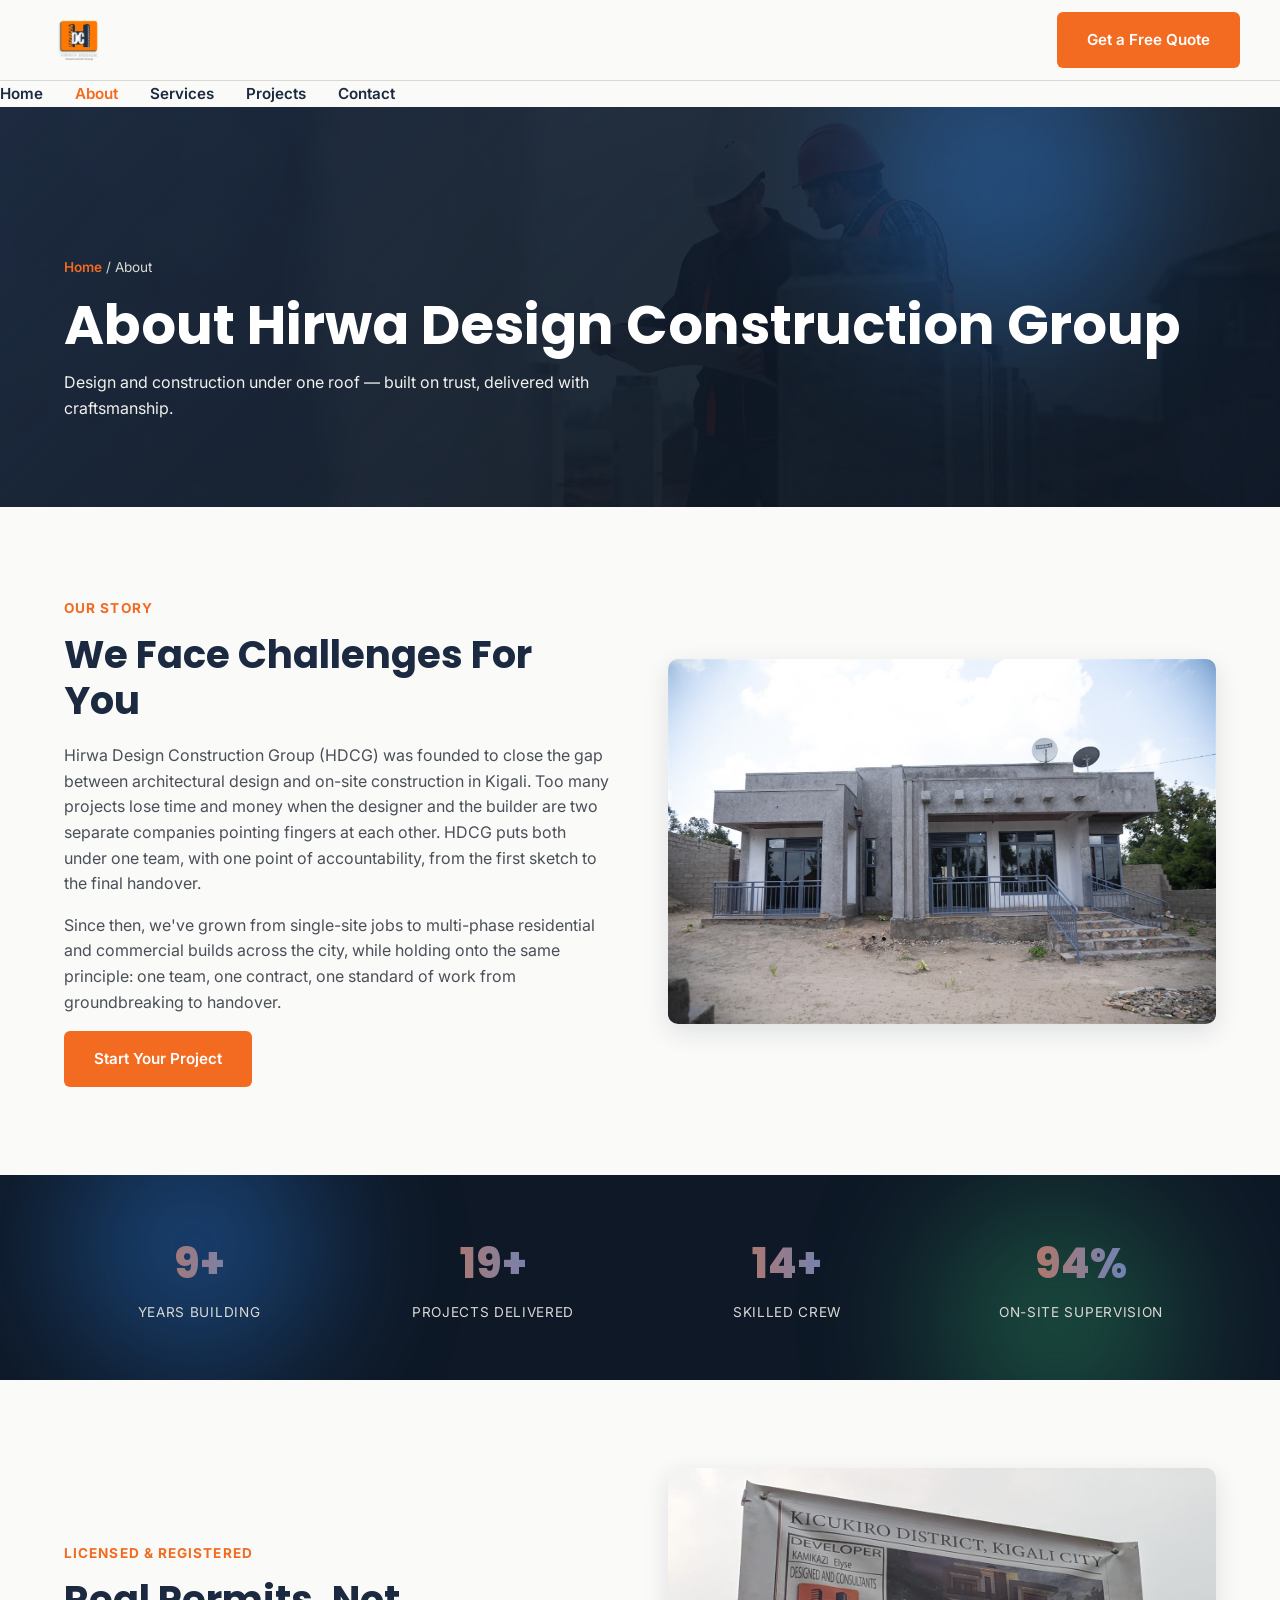
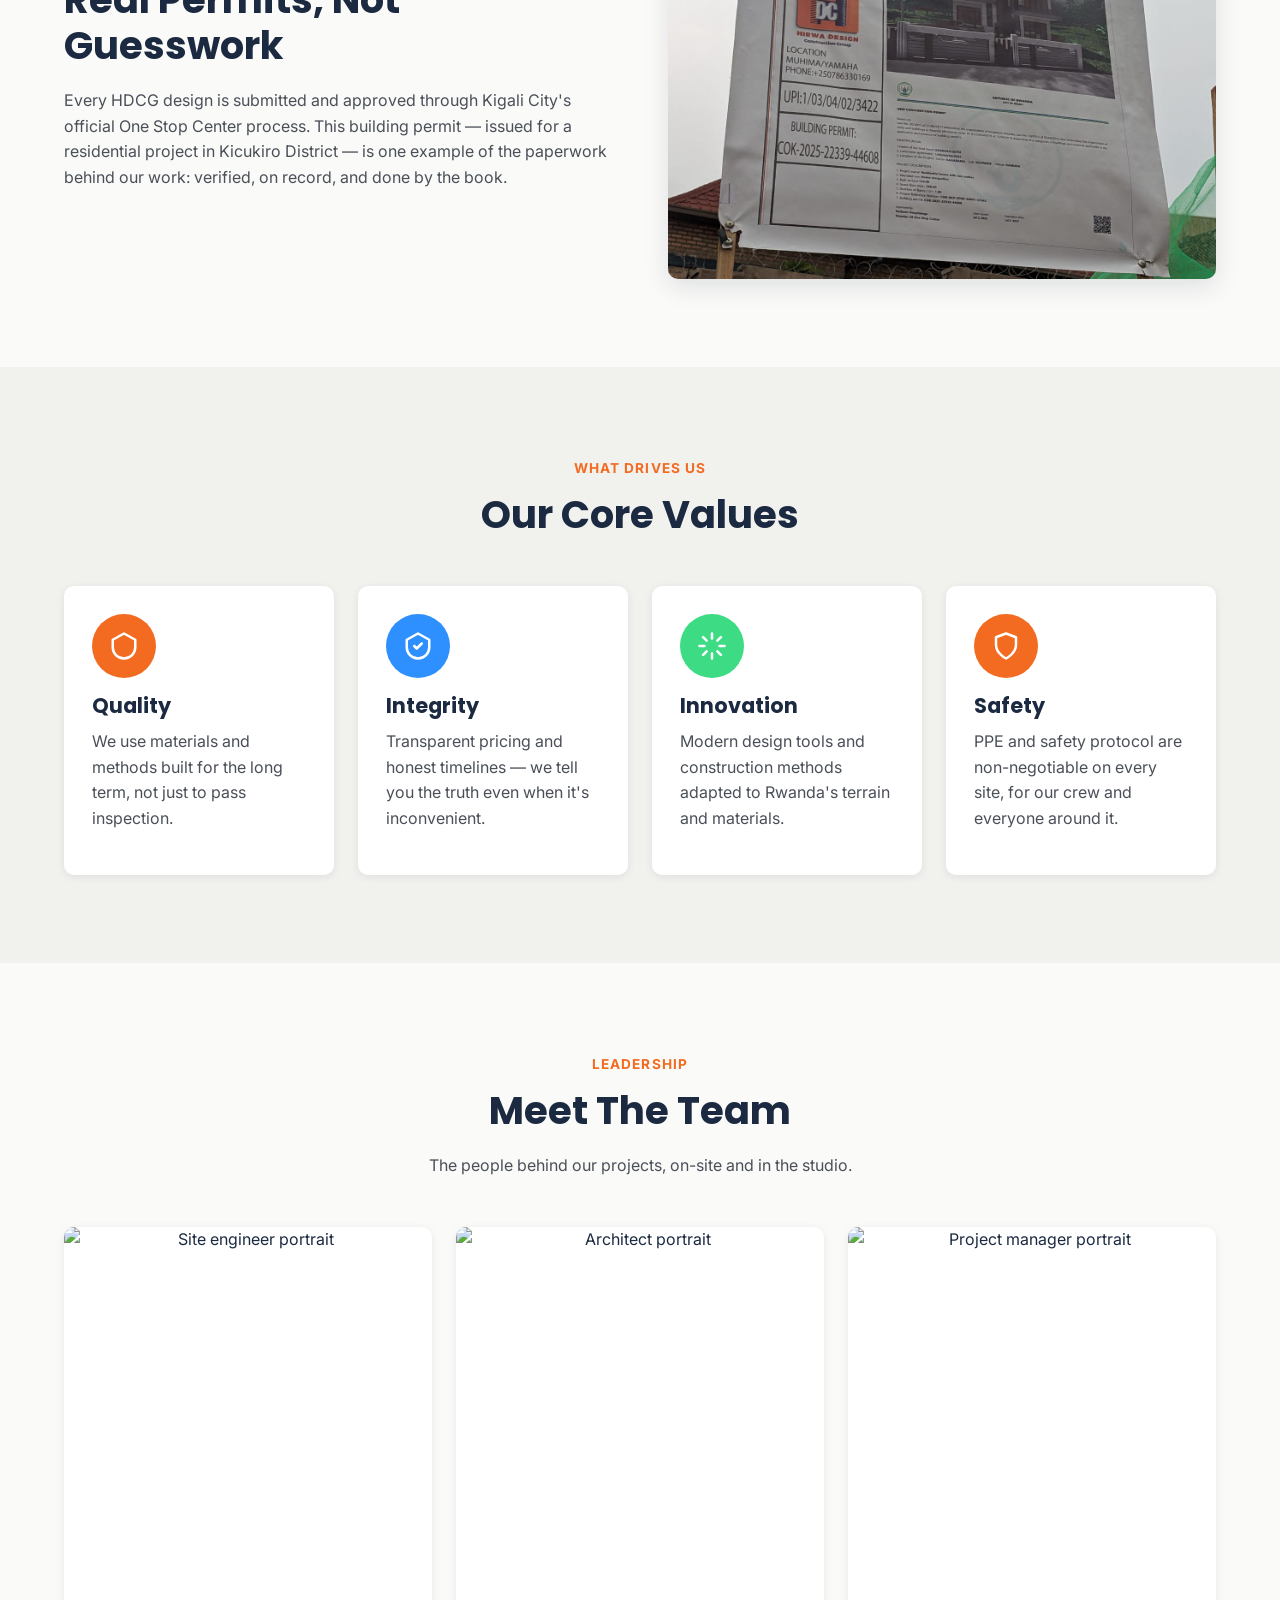
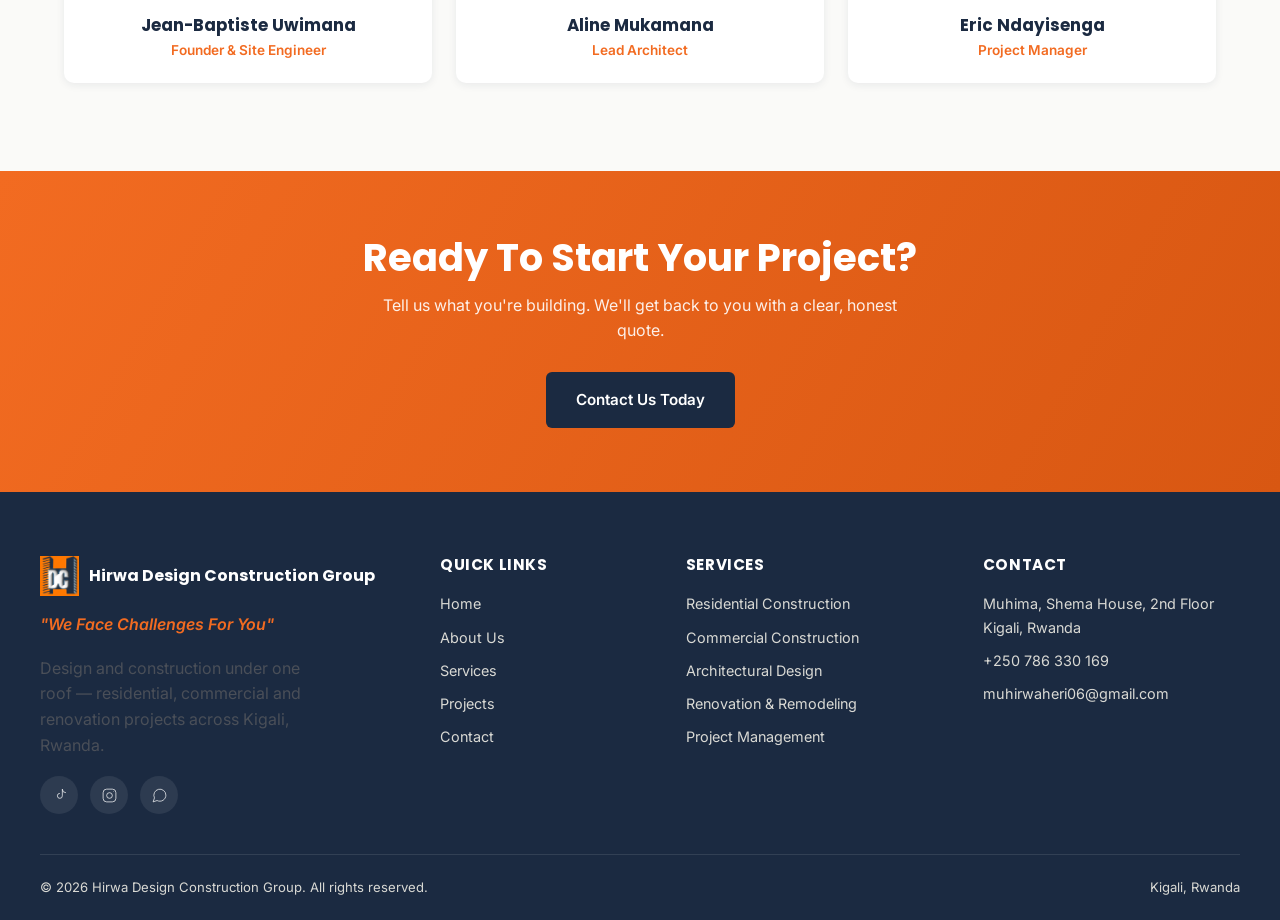
==== about.html @ 09a70568 "Initial commit: Hirwa Design Construction Group website Full 5-page site (Home, About, Services, Pro" ====
<!DOCTYPE html>
<html lang="en">
<head>
<meta charset="UTF-8">
<meta name="viewport" content="width=device-width, initial-scale=1.0">
<title>About Us | Hirwa Design Construction Group — Kigali, Rwanda</title>
<meta name="description" content="Learn about Hirwa Design Construction Group (HDCG), a Kigali-based design-build construction company — our mission, values and team.">
<meta property="og:title" content="About Hirwa Design Construction Group">
<meta property="og:description" content="A Kigali-based design-build construction company delivering residential and commercial projects across Rwanda.">
<meta property="og:type" content="website">
<link rel="icon" type="image/png" href="assets/images/logo/hdcg-icon.png">
<link rel="preconnect" href="https://fonts.googleapis.com">
<link rel="preconnect" href="https://fonts.gstatic.com" crossorigin>
<link href="https://fonts.googleapis.com/css2?family=Inter:wght@400;500;600;700&family=Poppins:wght@600;700;800&display=swap" rel="stylesheet">
<link rel="stylesheet" href="css/style.css">
</head>
<body>

<div class="scroll-progress"></div>
<div class="cursor-glow"></div>

<header class="site-header">
  <div class="container header-inner">
    <a href="index.html" class="brand">
      <img src="assets/images/logo/hdcg-logo.png" alt="Hirwa Design Construction Group logo">
    </a>
    <div class="header-actions">
      <a href="contact.html" class="btn btn-primary">Get a Free Quote</a>
      <button class="nav-toggle" aria-label="Toggle menu" aria-expanded="false">
        <span></span><span></span><span></span>
      </button>
    </div>
  </div>
</header>

<nav class="main-nav" id="main-nav">
      <ul>
        <li><a href="index.html">Home</a></li>
        <li><a href="about.html" class="active">About</a></li>
        <li><a href="services.html">Services</a></li>
        <li><a href="projects.html">Projects</a></li>
        <li><a href="contact.html">Contact</a></li>
      </ul>
      <a href="contact.html" class="btn btn-primary nav-cta">Get a Free Quote</a>
    </nav>
<div class="nav-overlay"></div>

<section class="page-hero has-video">
  <!-- Licensed stock video (Mixkit, free for commercial use): workers reviewing a blueprint on site -->
  <video class="page-hero-video" autoplay muted loop playsinline poster="assets/videos/workers-blueprint-23170-poster.jpg">
    <source src="assets/videos/workers-blueprint-23170.mp4" type="video/mp4">
  </video>
  <div class="glow-orb glow-orb-blue" style="width:300px;height:300px;top:-80px;right:10%;"></div>
  <div class="container">
    <div class="breadcrumb"><a href="index.html">Home</a> / About</div>
    <h1>About Hirwa Design Construction Group</h1>
    <p>Design and construction under one roof — built on trust, delivered with craftsmanship.</p>
  </div>
</section>

<section>
  <div class="container split reveal">
    <div class="split-text">
      <span class="eyebrow">Our Story</span>
      <h2>We Face Challenges For You</h2>
      <!-- PLACEHOLDER: swap in the real company story / founding narrative -->
      <p>Hirwa Design Construction Group (HDCG) was founded to close the gap between architectural design and on-site construction in Kigali. Too many projects lose time and money when the designer and the builder are two separate companies pointing fingers at each other. HDCG puts both under one team, with one point of accountability, from the first sketch to the final handover.</p>
      <p>Since then, we've grown from single-site jobs to multi-phase residential and commercial builds across the city, while holding onto the same principle: one team, one contract, one standard of work from groundbreaking to handover.</p>
      <a href="contact.html" class="btn btn-primary">Start Your Project</a>
    </div>
    <div class="split-media">
      <img src="assets/images/site/conoshe-residence-2.jpeg" alt="A residential home completed by Hirwa Design Construction Group in Kigali" loading="lazy">
    </div>
  </div>
</section>

<section class="stats-bar reveal">
  <div class="glow-orb glow-orb-blue" style="width:260px;height:260px;top:-60px;left:5%;"></div>
  <div class="glow-orb glow-orb-green" style="width:240px;height:240px;bottom:-60px;right:8%;"></div>
  <div class="container stats-grid">
    <!-- PLACEHOLDER: replace with real company figures -->
    <div><div class="stat-num"><span data-counter="10" data-suffix="+">0</span></div><div class="stat-label">Years Building</div></div>
    <div><div class="stat-num"><span data-counter="20" data-suffix="+">0</span></div><div class="stat-label">Projects Delivered</div></div>
    <div><div class="stat-num"><span data-counter="15" data-suffix="+">0</span></div><div class="stat-label">Skilled Crew</div></div>
    <div><div class="stat-num"><span data-counter="100" data-suffix="%">0</span></div><div class="stat-label">On-Site Supervision</div></div>
  </div>
</section>

<section>
  <div class="container split reverse reveal">
    <div class="split-text">
      <span class="eyebrow">Licensed &amp; Registered</span>
      <h2>Real Permits, Not Guesswork</h2>
      <p>Every HDCG design is submitted and approved through Kigali City's official One Stop Center process. This building permit — issued for a residential project in Kicukiro District — is one example of the paperwork behind our work: verified, on record, and done by the book.</p>
    </div>
    <div class="split-media">
      <img src="assets/images/site/construction-permit.jpeg" alt="Approved Rwanda building permit listing Hirwa Design Construction Group as design consultant, Kicukiro District, Kigali City" loading="lazy">
    </div>
  </div>
</section>

<section class="bg-light">
  <div class="container">
    <div class="section-head reveal">
      <span class="eyebrow">What Drives Us</span>
      <h2>Our Core Values</h2>
    </div>
    <div class="values-grid" style="perspective:1200px;">
      <div class="value-card reveal" data-tilt>
        <div class="why-icon" style="margin:0 0 16px;"><svg viewBox="0 0 24 24" stroke-width="2" stroke-linecap="round" stroke-linejoin="round"><path d="M12 2 3 7v6c0 5 3.8 8.7 9 9 5.2-.3 9-4 9-9V7l-9-5z"/></svg></div>
        <h3>Quality</h3>
        <p>We use materials and methods built for the long term, not just to pass inspection.</p>
      </div>
      <div class="value-card reveal" data-tilt>
        <div class="why-icon" style="margin:0 0 16px;background:var(--blue);"><svg viewBox="0 0 24 24" stroke-width="2" stroke-linecap="round" stroke-linejoin="round"><path d="m9 12 2 2 4-4M12 2 3 7v6c0 5 3.8 8.7 9 9 5.2-.3 9-4 9-9V7l-9-5z"/></svg></div>
        <h3>Integrity</h3>
        <p>Transparent pricing and honest timelines — we tell you the truth even when it's inconvenient.</p>
      </div>
      <div class="value-card reveal" data-tilt>
        <div class="why-icon" style="margin:0 0 16px;background:var(--green);"><svg viewBox="0 0 24 24" stroke-width="2" stroke-linecap="round" stroke-linejoin="round"><path d="M12 2v4M12 18v4M4.9 4.9l2.8 2.8M16.3 16.3l2.8 2.8M2 12h4M18 12h4M4.9 19.1l2.8-2.8M16.3 7.7l2.8-2.8"/></svg></div>
        <h3>Innovation</h3>
        <p>Modern design tools and construction methods adapted to Rwanda's terrain and materials.</p>
      </div>
      <div class="value-card reveal" data-tilt>
        <div class="why-icon" style="margin:0 0 16px;"><svg viewBox="0 0 24 24" stroke-width="2" stroke-linecap="round" stroke-linejoin="round"><path d="M12 22s8-4 8-11V5l-8-3-8 3v6c0 7 8 11 8 11z"/></svg></div>
        <h3>Safety</h3>
        <p>PPE and safety protocol are non-negotiable on every site, for our crew and everyone around it.</p>
      </div>
    </div>
  </div>
</section>

<section>
  <div class="container">
    <div class="section-head reveal">
      <span class="eyebrow">Leadership</span>
      <h2>Meet The Team</h2>
      <!-- PLACEHOLDER: swap in real team members, photos and titles -->
      <p>The people behind our projects, on-site and in the studio.</p>
    </div>
    <div class="team-grid" style="perspective:1200px;">
      <div class="team-card reveal" data-tilt>
        <img src="https://images.unsplash.com/photo-1581091226825-a6a2a5aee158?auto=format&fit=crop&w=500&q=80" alt="Site engineer portrait" loading="lazy">
        <div class="team-card-body">
          <h3>Jean-Baptiste Uwimana</h3>
          <span>Founder &amp; Site Engineer</span>
        </div>
      </div>
      <div class="team-card reveal" data-tilt>
        <img src="https://images.unsplash.com/photo-1487412720507-e7ab37603c6f?auto=format&fit=crop&w=500&q=80" alt="Architect portrait" loading="lazy">
        <div class="team-card-body">
          <h3>Aline Mukamana</h3>
          <span>Lead Architect</span>
        </div>
      </div>
      <div class="team-card reveal" data-tilt>
        <img src="https://images.unsplash.com/photo-1519085360753-af0119f7cbe7?auto=format&fit=crop&w=500&q=80" alt="Project manager portrait" loading="lazy">
        <div class="team-card-body">
          <h3>Eric Ndayisenga</h3>
          <span>Project Manager</span>
        </div>
      </div>
    </div>
  </div>
</section>

<section class="cta-band">
  <div class="container">
    <h2>Ready To Start Your Project?</h2>
    <p>Tell us what you're building. We'll get back to you with a clear, honest quote.</p>
    <a href="contact.html" class="btn btn-dark">Contact Us Today</a>
  </div>
</section>

<footer class="site-footer">
  <div class="container footer-top">
    <div class="footer-grid">
      <div>
        <div class="footer-brand">
          <img src="assets/images/logo/hdcg-icon.png" alt="HDCG icon mark">
          <strong>Hirwa Design Construction Group</strong>
        </div>
        <p class="footer-tagline">"We Face Challenges For You"</p>
        <p style="max-width:280px;">Design and construction under one roof — residential, commercial and renovation projects across Kigali, Rwanda.</p>
        <div class="social-icons">
          <a href="https://www.tiktok.com/@hirwa_design" aria-label="TikTok" target="_blank" rel="noopener"><svg viewBox="0 0 24 24"><path d="M16 3v9.5a3.5 3.5 0 1 1-3.5-3.5M16 3a5 5 0 0 0 5 5"/></svg></a>
          <a href="https://instagram.com/hirwa_design" aria-label="Instagram" target="_blank" rel="noopener"><svg viewBox="0 0 24 24"><rect x="3" y="3" width="18" height="18" rx="5"/><circle cx="12" cy="12" r="4"/><circle cx="17.5" cy="6.5" r="0.6" fill="currentColor" stroke="none"/></svg></a>
          <a href="https://wa.me/250786330169" aria-label="WhatsApp" target="_blank" rel="noopener"><svg viewBox="0 0 24 24"><path d="M21 11.5a8.5 8.5 0 0 1-12.4 7.6L3 21l1.9-5.6A8.5 8.5 0 1 1 21 11.5z"/></svg></a>
        </div>
      </div>
      <div class="footer-col">
        <h4>Quick Links</h4>
        <ul>
          <li><a href="index.html">Home</a></li>
          <li><a href="about.html">About Us</a></li>
          <li><a href="services.html">Services</a></li>
          <li><a href="projects.html">Projects</a></li>
          <li><a href="contact.html">Contact</a></li>
        </ul>
      </div>
      <div class="footer-col">
        <h4>Services</h4>
        <ul>
          <li><a href="services.html">Residential Construction</a></li>
          <li><a href="services.html">Commercial Construction</a></li>
          <li><a href="services.html">Architectural Design</a></li>
          <li><a href="services.html">Renovation &amp; Remodeling</a></li>
          <li><a href="services.html">Project Management</a></li>
        </ul>
      </div>
      <div class="footer-col">
        <h4>Contact</h4>
        <ul>
          <li>Muhima, Shema House, 2nd Floor<br>Kigali, Rwanda</li>
          <li><a href="tel:+250786330169">+250 786 330 169</a></li>
          <li><a href="mailto:muhirwaheri06@gmail.com">muhirwaheri06@gmail.com</a></li>
        </ul>
      </div>
    </div>
  </div>
  <div class="container footer-bottom">
    <span>© <span id="year"></span> Hirwa Design Construction Group. All rights reserved.</span>
    <span>Kigali, Rwanda</span>
  </div>
</footer>

<script src="js/main.js"></script>
</body>
</html>
---- css/style.css ----
/* ==========================================================================
   Hirwa Design Construction Group (HDCG) — main stylesheet
   Palette: navy #1B2A41 (dark/neutral) + orange #F26B21 (brand/CTA) stay primary.
   Blue #2E8FFF + green #3DDC84 layer in as tech-accent glow colors on top.
   ========================================================================== */

:root {
  --navy: #1B2A41;
  --navy-light: #2A3E5C;
  --navy-deep: #0E1826;
  --orange: #F26B21;
  --orange-dark: #D85712;
  --blue: #2E8FFF;
  --green: #3DDC84;
  --off-white: #FAFAF8;
  --white: #FFFFFF;
  --gray-100: #F1F1EE;
  --gray-300: #D9D9D4;
  --gray-500: #8A8F98;
  --gray-700: #4A4F58;
  --text: #1B2A41;
  --shadow-sm: 0 2px 8px rgba(27, 42, 65, 0.08);
  --shadow-md: 0 8px 24px rgba(27, 42, 65, 0.12);
  --shadow-lg: 0 16px 48px rgba(27, 42, 65, 0.18);
  --glow-blue: 0 0 40px rgba(46, 143, 255, 0.35);
  --glow-green: 0 0 40px rgba(61, 220, 132, 0.3);
  --radius: 10px;
  --container: 1200px;
  --transition: 0.25s ease;
}

* { box-sizing: border-box; }

html { scroll-behavior: smooth; }

html, body { overflow-x: hidden; }

body {
  margin: 0;
  font-family: "Inter", -apple-system, BlinkMacSystemFont, "Segoe UI", Roboto, sans-serif;
  color: var(--text);
  background: var(--off-white);
  line-height: 1.6;
  -webkit-font-smoothing: antialiased;
  width: 100%;
}

img { max-width: 100%; display: block; }

a { color: inherit; text-decoration: none; }

ul { list-style: none; margin: 0; padding: 0; }

h1, h2, h3, h4 {
  font-family: "Poppins", "Inter", sans-serif;
  color: var(--navy);
  line-height: 1.2;
  margin: 0 0 0.5em;
  font-weight: 700;
}

h1 { font-size: clamp(2.2rem, 5vw, 3.4rem); }
h2 { font-size: clamp(1.7rem, 3.5vw, 2.4rem); }
h3 { font-size: 1.3rem; }
p { margin: 0 0 1em; color: var(--gray-700); }

.container {
  max-width: var(--container);
  margin: 0 auto;
  padding: 0 24px;
}

section { padding: 88px 0; }
@media (max-width: 768px) { section { padding: 56px 0; } }

.eyebrow {
  display: inline-block;
  color: var(--orange);
  font-weight: 700;
  letter-spacing: 0.08em;
  text-transform: uppercase;
  font-size: 0.85rem;
  margin-bottom: 12px;
}

.section-head { max-width: 640px; margin: 0 auto 48px; text-align: center; }
.section-head p { margin: 0; }

/* ---------- Buttons ---------- */
.btn {
  position: relative;
  display: inline-flex;
  align-items: center;
  gap: 8px;
  padding: 14px 28px;
  border-radius: 6px;
  font-weight: 600;
  font-size: 0.95rem;
  border: 2px solid transparent;
  cursor: pointer;
  transition: transform var(--transition), box-shadow var(--transition), background var(--transition), color var(--transition);
  white-space: nowrap;
  will-change: transform;
}
.btn:hover { transform: translateY(-2px); }

.btn-primary { background: var(--orange); color: var(--white); box-shadow: 0 0 0 0 rgba(46,143,255,0); }
.btn-primary:hover { background: var(--orange-dark); box-shadow: var(--shadow-md), 0 0 24px rgba(46,143,255,0.35); }
.btn-primary::before {
  content: "";
  position: absolute; inset: -2px;
  border-radius: 8px;
  padding: 2px;
  background: linear-gradient(120deg, var(--blue), var(--green));
  opacity: 0;
  transition: opacity var(--transition);
  -webkit-mask: linear-gradient(#fff 0 0) content-box, linear-gradient(#fff 0 0);
  -webkit-mask-composite: xor;
  mask-composite: exclude;
  pointer-events: none;
}
.btn-primary:hover::before { opacity: 1; }

.btn-outline { background: transparent; color: var(--white); border-color: rgba(255,255,255,0.6); }
.btn-outline:hover { background: rgba(255,255,255,0.12); border-color: var(--green); box-shadow: 0 0 20px rgba(61,220,132,0.25); }

.btn-dark { background: var(--navy); color: var(--white); }
.btn-dark:hover { background: var(--navy-light); box-shadow: var(--shadow-md); }

.btn-block { width: 100%; justify-content: center; }

/* ---------- Header ---------- */
.site-header {
  position: sticky;
  top: 0;
  z-index: 1000;
  background: rgba(250, 250, 248, 0.92);
  backdrop-filter: blur(8px);
  border-bottom: 1px solid var(--gray-300);
}

.header-inner {
  display: flex;
  align-items: center;
  justify-content: space-between;
  padding: 12px 0;
}

.brand { display: flex; align-items: center; gap: 10px; }
.brand img { height: 44px; width: auto; }
.brand-text { display: flex; flex-direction: column; line-height: 1.1; }
.brand-text strong { color: var(--navy); font-family: "Poppins", sans-serif; font-size: 1.02rem; font-weight: 800; }
.brand-text span { color: var(--orange); font-size: 0.68rem; font-weight: 700; letter-spacing: 0.06em; text-transform: uppercase; }

.main-nav ul { display: flex; gap: 32px; }
.main-nav a {
  font-weight: 600;
  font-size: 0.95rem;
  color: var(--navy);
  position: relative;
  padding: 6px 0;
}
.main-nav a::after {
  content: "";
  position: absolute;
  left: 0; bottom: 0;
  width: 0; height: 2px;
  background: linear-gradient(90deg, var(--blue), var(--green));
  transition: width var(--transition);
}
.main-nav a:hover::after { width: 100%; }
.main-nav a.active::after { width: 100%; background: var(--orange); }
.main-nav a.active { color: var(--orange); }

/* ---------- Scroll progress bar ---------- */
.scroll-progress {
  position: fixed;
  top: 0; left: 0;
  height: 3px;
  width: 0%;
  background: linear-gradient(90deg, var(--orange), var(--blue), var(--green));
  z-index: 2100;
  transition: width 0.1s linear;
}

/* ---------- Cursor glow (desktop only, decorative) ---------- */
.cursor-glow {
  position: fixed;
  top: 0; left: 0;
  width: 420px; height: 420px;
  border-radius: 50%;
  pointer-events: none;
  background: radial-gradient(circle, rgba(46,143,255,0.16) 0%, rgba(61,220,132,0.08) 45%, rgba(0,0,0,0) 70%);
  transform: translate(-50%, -50%);
  z-index: 1;
  opacity: 0;
  transition: opacity 0.4s ease;
  will-change: transform;
}
.cursor-glow.active { opacity: 1; }
@media (max-width: 900px), (hover: none) { .cursor-glow { display: none; } }

.header-actions { display: flex; align-items: center; gap: 18px; }

.nav-toggle {
  display: none;
  flex-direction: column;
  gap: 5px;
  background: none;
  border: none;
  cursor: pointer;
  padding: 6px;
}
.nav-toggle span { width: 26px; height: 2.5px; background: var(--navy); border-radius: 2px; transition: var(--transition); }

.main-nav .nav-cta { display: none; }
.nav-overlay { display: none; }

@media (max-width: 900px) {
  .main-nav {
    position: fixed;
    inset: 0;
    z-index: 998;
    background: var(--off-white);
    transform: translate3d(100%, 0, 0);
    transition: transform 0.35s ease;
    padding: 100px 32px 40px;
    overflow-y: auto;
    display: flex;
    flex-direction: column;
    justify-content: center;
    -webkit-backface-visibility: hidden;
  }
  .main-nav.open { transform: translate3d(0, 0, 0); }
  .main-nav ul { flex-direction: column; gap: 4px; }
  .main-nav a { display: block; padding: 16px 4px; font-size: 1.35rem; text-align: center; border-bottom: 1px solid var(--gray-300); }
  .header-actions .btn-primary { display: none; }
  .main-nav .nav-cta { display: flex; justify-content: center; margin: 28px auto 0; }
  .nav-toggle { display: flex; z-index: 1001; position: relative; }
  .nav-toggle span { transition: transform 0.25s ease, opacity 0.25s ease; transform-origin: center; }
  .nav-toggle.is-active span:nth-child(1) { transform: translateY(7.5px) rotate(45deg); }
  .nav-toggle.is-active span:nth-child(2) { opacity: 0; }
  .nav-toggle.is-active span:nth-child(3) { transform: translateY(-7.5px) rotate(-45deg); }

  .nav-overlay {
    display: block;
    position: fixed;
    inset: 0;
    z-index: 997;
    background: rgba(14, 24, 38, 0.5);
    opacity: 0;
    pointer-events: none;
    transition: opacity 0.35s ease;
  }
  .nav-overlay.open { opacity: 1; pointer-events: auto; }
}

/* ---------- Animated glow orbs (shared) ---------- */
@keyframes float-a {
  0%, 100% { transform: translate(0, 0) scale(1); }
  50% { transform: translate(40px, -30px) scale(1.15); }
}
@keyframes float-b {
  0%, 100% { transform: translate(0, 0) scale(1); }
  50% { transform: translate(-50px, 40px) scale(1.1); }
}
.glow-orb {
  position: absolute;
  border-radius: 50%;
  filter: blur(70px);
  pointer-events: none;
  z-index: 0;
}
.glow-orb-blue { background: rgba(46, 143, 255, 0.35); animation: float-a 14s ease-in-out infinite; }
.glow-orb-green { background: rgba(61, 220, 132, 0.28); animation: float-b 16s ease-in-out infinite; }

/* ---------- Gradient text ---------- */
.gradient-text {
  background: linear-gradient(90deg, var(--orange), var(--blue) 55%, var(--green));
  background-size: 200% auto;
  -webkit-background-clip: text;
  background-clip: text;
  color: transparent;
  animation: gradient-shift 6s ease-in-out infinite;
}
@keyframes gradient-shift {
  0%, 100% { background-position: 0% 50%; }
  50% { background-position: 100% 50%; }
}

/* ---------- Hero (split, video panel) ---------- */
.hero {
  position: relative;
  min-height: 92vh;
  display: flex;
  align-items: center;
  color: var(--white);
  overflow: hidden;
  background: radial-gradient(ellipse at 20% 20%, #1a2b45 0%, var(--navy-deep) 60%);
  padding: 130px 0 70px;
}
.hero .glow-orb-blue { width: 420px; height: 420px; top: -120px; left: -100px; }
.hero .glow-orb-green { width: 380px; height: 380px; bottom: -140px; right: 8%; }

.hero .container { min-width: 0; }
.hero-grid {
  position: relative;
  z-index: 1;
  display: grid;
  grid-template-columns: minmax(0, 1.1fr) minmax(0, 0.9fr);
  gap: 56px;
  align-items: center;
  min-width: 0;
}
.hero-content, .hero-media-panel { min-width: 0; }
.hero-content .eyebrow { color: var(--orange); }
.hero-content h1 { color: var(--white); }
.hero-content p.lead { color: var(--gray-300); font-size: 1.15rem; max-width: 520px; }
.hero-actions { display: flex; flex-wrap: wrap; gap: 16px; margin-top: 28px; }

.hero-media-panel {
  position: relative;
  border-radius: 20px;
  overflow: hidden;
  aspect-ratio: 4/3.1;
  box-shadow: 0 30px 80px rgba(0,0,0,0.45), 0 0 0 1px rgba(255,255,255,0.06);
  animation: panel-float 7s ease-in-out infinite;
}
@keyframes panel-float {
  0%, 100% { transform: translateY(0); }
  50% { transform: translateY(-14px); }
}
.hero-media-panel video,
.hero-media-panel img { width: 100%; height: 100%; object-fit: cover; display: block; }
.hero-media-panel::after {
  content: "";
  position: absolute; inset: 0;
  background: linear-gradient(180deg, rgba(14,24,38,0) 55%, rgba(14,24,38,0.75) 100%);
}
.hero-media-badge {
  position: absolute;
  left: 18px; bottom: 18px;
  z-index: 2;
  display: flex;
  align-items: center;
  gap: 10px;
  background: rgba(14,24,38,0.65);
  backdrop-filter: blur(6px);
  border: 1px solid rgba(255,255,255,0.12);
  padding: 9px 16px;
  border-radius: 999px;
  font-size: 0.8rem;
  font-weight: 600;
}
.hero-media-badge .dot {
  width: 8px; height: 8px; border-radius: 50%;
  background: var(--green);
  box-shadow: 0 0 10px var(--green);
  animation: pulse-dot 1.6s ease-in-out infinite;
}
@keyframes pulse-dot {
  0%, 100% { opacity: 1; transform: scale(1); }
  50% { opacity: 0.5; transform: scale(0.7); }
}
@media (max-width: 900px) {
  .hero-grid { grid-template-columns: 1fr; }
  .hero-media-panel { order: -1; aspect-ratio: 16/10; }
}

/* ---------- Ticker / marquee strip ---------- */
.ticker-wrap {
  position: relative;
  z-index: 1;
  border-top: 1px solid rgba(255,255,255,0.08);
  margin-top: 56px;
  padding-top: 26px;
  overflow: hidden;
  -webkit-mask-image: linear-gradient(90deg, transparent, #000 8%, #000 92%, transparent);
  mask-image: linear-gradient(90deg, transparent, #000 8%, #000 92%, transparent);
}
.ticker-track {
  display: flex;
  width: max-content;
  gap: 48px;
  animation: ticker-scroll 26s linear infinite;
}
.ticker-track span {
  display: inline-flex;
  align-items: center;
  gap: 10px;
  color: var(--gray-300);
  font-weight: 600;
  font-size: 0.95rem;
  letter-spacing: 0.02em;
  white-space: nowrap;
}
.ticker-track span::before {
  content: "";
  width: 6px; height: 6px;
  border-radius: 50%;
  background: linear-gradient(90deg, var(--blue), var(--green));
}
@keyframes ticker-scroll {
  from { transform: translateX(0); }
  to { transform: translateX(-50%); }
}

/* ---------- Page hero (inner pages, optional video) ---------- */
.page-hero {
  position: relative;
  color: var(--white);
  padding: 150px 0 70px;
  background: linear-gradient(135deg, var(--navy) 0%, #24374f 100%);
  overflow: hidden;
}
.page-hero::before {
  content: "";
  position: absolute;
  right: -80px; top: -80px;
  width: 320px; height: 320px;
  background: var(--orange);
  opacity: 0.15;
  border-radius: 50%;
}
.page-hero h1 { color: var(--white); margin-bottom: 12px; }
.page-hero p { color: var(--gray-100); max-width: 560px; }
.breadcrumb { font-size: 0.85rem; color: var(--gray-300); margin-bottom: 14px; }
.breadcrumb a { color: var(--orange); font-weight: 600; }

.page-hero.has-video { background: var(--navy-deep); }
.page-hero-video {
  position: absolute; inset: 0;
  width: 100%; height: 100%;
  object-fit: cover;
  z-index: 0;
  opacity: 0.4;
}
.page-hero.has-video::before { display: none; }
.page-hero.has-video::after {
  content: "";
  position: absolute; inset: 0;
  background: linear-gradient(135deg, rgba(27,42,65,0.88) 0%, rgba(14,24,38,0.75) 60%, rgba(14,24,38,0.95) 100%);
  z-index: 0;
}
.page-hero .container { position: relative; z-index: 3; }
.page-hero .glow-orb { z-index: 2; }
.page-hero.has-video::after { z-index: 1; }

/* ---------- Intro / About blurb ---------- */
.intro { text-align: center; }
.intro .lead { max-width: 760px; margin: 0 auto; font-size: 1.15rem; color: var(--gray-700); }

/* ---------- Services ---------- */
.services-grid {
  display: grid;
  grid-template-columns: repeat(auto-fit, minmax(260px, 1fr));
  gap: 28px;
  perspective: 1200px;
}
.service-card {
  background: var(--white);
  padding: 36px 28px;
  border-radius: var(--radius);
  box-shadow: var(--shadow-sm);
  transition: transform 0.25s ease, box-shadow 0.25s ease, border-color 0.25s ease;
  border-top: 3px solid transparent;
  will-change: transform;
}
.service-card:hover { box-shadow: var(--shadow-lg); border-top-color: var(--orange); }
.service-icon {
  width: 56px; height: 56px;
  display: flex; align-items: center; justify-content: center;
  background: rgba(242, 107, 33, 0.1);
  border-radius: 12px;
  margin-bottom: 20px;
  color: var(--orange);
  transition: transform var(--transition);
}
.service-card:hover .service-icon { transform: scale(1.08) rotate(-4deg); }
.service-icon svg { width: 28px; height: 28px; stroke: var(--orange); fill: none; }
.service-icon.icon-blue { background: rgba(46,143,255,0.12); color: var(--blue); }
.service-icon.icon-blue svg { stroke: var(--blue); }
.service-icon.icon-green { background: rgba(61,220,132,0.14); color: var(--green); }
.service-icon.icon-green svg { stroke: var(--green); }
.service-card:has(.icon-blue):hover { border-top-color: var(--blue); }
.service-card:has(.icon-green):hover { border-top-color: var(--green); }
.service-card h3 { margin-bottom: 10px; }
.service-card ul { margin-top: 14px; }
.service-card ul li {
  display: flex; gap: 8px;
  font-size: 0.92rem;
  color: var(--gray-700);
  margin-bottom: 6px;
}
.service-card ul li::before { content: "✓"; color: var(--orange); font-weight: 700; }
.service-card .link-more { color: var(--orange); font-weight: 600; font-size: 0.9rem; display: inline-block; margin-top: 8px; }

/* ---------- Brand statement / social proof banner ---------- */
.brand-statement {
  background: var(--navy);
  color: var(--white);
  padding: 0;
}
.brand-statement-inner {
  display: grid;
  grid-template-columns: 1.1fr 0.9fr;
  align-items: center;
  gap: 0;
}
.brand-statement-text { padding: 64px 56px; }
.brand-statement-text .eyebrow { color: var(--orange); }
.brand-statement-text h2 { color: var(--white); }
.brand-statement-text .accent { color: var(--orange); }
.brand-statement-text p { color: var(--gray-100); }
.brand-statement-media img { width: 100%; height: 100%; object-fit: cover; min-height: 340px; }
@media (max-width: 860px) {
  .brand-statement-inner { grid-template-columns: 1fr; }
  .brand-statement-text { padding: 48px 24px; text-align: center; }
}

/* ---------- Why choose us ---------- */
.why-grid {
  display: grid;
  grid-template-columns: repeat(auto-fit, minmax(230px, 1fr));
  gap: 24px;
}
.why-card { text-align: center; padding: 20px; }
.why-icon {
  width: 64px; height: 64px;
  margin: 0 auto 18px;
  border-radius: 50%;
  background: var(--orange);
  display: flex; align-items: center; justify-content: center;
  color: var(--white);
}
.why-icon svg { width: 30px; height: 30px; stroke: var(--white); fill: none; }
.why-card h3 { font-size: 1.1rem; }
.why-card p { font-size: 0.94rem; }

/* ---------- Projects / portfolio ---------- */
.filter-bar {
  display: flex;
  justify-content: center;
  flex-wrap: wrap;
  gap: 12px;
  margin-bottom: 40px;
}
.filter-btn {
  padding: 10px 22px;
  border-radius: 999px;
  border: 2px solid var(--gray-300);
  background: var(--white);
  color: var(--navy);
  font-weight: 600;
  font-size: 0.9rem;
  cursor: pointer;
  transition: var(--transition);
}
.filter-btn:hover { border-color: var(--orange); color: var(--orange); }
.filter-btn.active { background: var(--navy); border-color: var(--navy); color: var(--white); }

.projects-grid {
  display: grid;
  grid-template-columns: repeat(auto-fit, minmax(300px, 1fr));
  gap: 28px;
  perspective: 1200px;
}
.project-card {
  background: var(--white);
  border-radius: var(--radius);
  overflow: hidden;
  box-shadow: var(--shadow-sm);
  transition: transform var(--transition), box-shadow var(--transition);
  cursor: pointer;
}
.project-card:hover { transform: translateY(-6px); box-shadow: var(--shadow-lg); }
.project-media { position: relative; aspect-ratio: 4/3; overflow: hidden; }
.project-media img { width: 100%; height: 100%; object-fit: cover; transition: transform 0.4s ease; }
.project-card:hover .project-media img { transform: scale(1.06); }
.project-tag {
  position: absolute; top: 14px; left: 14px;
  background: var(--orange);
  color: var(--white);
  font-size: 0.72rem;
  font-weight: 700;
  letter-spacing: 0.04em;
  text-transform: uppercase;
  padding: 5px 12px;
  border-radius: 999px;
}
.project-info { padding: 20px 22px; }
.project-info h3 { margin-bottom: 4px; }
.project-info .location { font-size: 0.85rem; color: var(--gray-500); display: flex; align-items: center; gap: 6px; margin-bottom: 8px; }
.project-info p { font-size: 0.92rem; margin-bottom: 0; }
.hidden-card { display: none !important; }

/* Lightbox */
.lightbox {
  position: fixed; inset: 0;
  background: rgba(27, 42, 65, 0.92);
  display: none;
  align-items: center;
  justify-content: center;
  z-index: 2000;
  padding: 24px;
}
.lightbox.open { display: flex; }
.lightbox-content { max-width: 900px; width: 100%; background: var(--white); border-radius: var(--radius); overflow: hidden; }
.lightbox-content img { width: 100%; max-height: 60vh; object-fit: cover; }
.lightbox-body { padding: 24px 28px; }
.lightbox-close {
  position: absolute; top: 24px; right: 32px;
  color: var(--white); font-size: 2rem; background: none; border: none; cursor: pointer; line-height: 1;
}

/* ---------- Testimonials ---------- */
.testimonials-grid {
  display: grid;
  grid-template-columns: repeat(auto-fit, minmax(280px, 1fr));
  gap: 28px;
}
.testimonial-card {
  background: var(--white);
  border-radius: var(--radius);
  padding: 32px 28px;
  box-shadow: var(--shadow-sm);
  position: relative;
}
.testimonial-quote { color: var(--orange); font-size: 2.4rem; font-family: Georgia, serif; line-height: 1; display: block; margin-bottom: 8px; }
.testimonial-card p.quote-text { font-style: italic; color: var(--gray-700); }
.testimonial-author { display: flex; align-items: center; gap: 12px; margin-top: 18px; }
.testimonial-avatar {
  width: 46px; height: 46px; border-radius: 50%;
  background: var(--navy);
  color: var(--white);
  display: flex; align-items: center; justify-content: center;
  font-weight: 700;
  font-size: 0.95rem;
}
.testimonial-author strong { display: block; color: var(--navy); font-size: 0.95rem; }
.testimonial-author span { font-size: 0.82rem; color: var(--gray-500); }

/* ---------- Values / team ---------- */
.values-grid, .team-grid {
  display: grid;
  grid-template-columns: repeat(auto-fit, minmax(240px, 1fr));
  gap: 24px;
}
.value-card { background: var(--white); border-radius: var(--radius); padding: 28px; box-shadow: var(--shadow-sm); }
.value-card .why-icon { margin: 0 0 16px; }
.team-card { background: var(--white); border-radius: var(--radius); overflow: hidden; box-shadow: var(--shadow-sm); text-align: center; }
.team-card img { width: 100%; aspect-ratio: 1/1; object-fit: cover; }
.team-card-body { padding: 20px; }
.team-card-body h3 { margin-bottom: 2px; font-size: 1.05rem; }
.team-card-body span { color: var(--orange); font-weight: 600; font-size: 0.85rem; }

/* ---------- Two-column layout (About) ---------- */
.split {
  display: grid;
  grid-template-columns: 1fr 1fr;
  gap: 56px;
  align-items: center;
}
.split img { border-radius: var(--radius); box-shadow: var(--shadow-md); }
@media (max-width: 860px) { .split { grid-template-columns: 1fr; gap: 32px; } }
.split.reverse .split-media { order: 2; }

/* ---------- Stats ---------- */
.stats-bar {
  position: relative;
  background: var(--navy-deep);
  color: var(--white);
  padding: 56px 0;
  overflow: hidden;
}
.stats-grid {
  position: relative;
  z-index: 1;
  display: grid;
  grid-template-columns: repeat(auto-fit, minmax(150px, 1fr));
  text-align: center;
  gap: 24px;
}
.stat-num {
  font-family: "Poppins", sans-serif;
  font-size: 2.6rem;
  font-weight: 800;
  background: linear-gradient(90deg, var(--orange), var(--blue), var(--green));
  background-size: 200% auto;
  -webkit-background-clip: text;
  background-clip: text;
  color: transparent;
}
.stat-label { font-size: 0.85rem; color: var(--gray-300); text-transform: uppercase; letter-spacing: 0.05em; margin-top: 4px; }

/* ---------- Process timeline (scroll-linked) ---------- */
.process-timeline {
  position: relative;
  max-width: 880px;
  margin: 0 auto;
}
.process-line {
  position: absolute;
  left: 27px; top: 8px; bottom: 8px;
  width: 3px;
  background: var(--gray-300);
  border-radius: 3px;
  overflow: hidden;
}
.process-line-fill {
  position: absolute;
  top: 0; left: 0; right: 0;
  height: 0%;
  background: linear-gradient(180deg, var(--orange), var(--blue), var(--green));
  transition: height 0.15s ease-out;
}
.process-step {
  position: relative;
  display: grid;
  grid-template-columns: 56px 1fr;
  gap: 24px;
  padding-bottom: 52px;
}
.process-step:last-child { padding-bottom: 0; }
.process-num {
  width: 56px; height: 56px;
  border-radius: 50%;
  background: var(--white);
  border: 3px solid var(--gray-300);
  display: flex; align-items: center; justify-content: center;
  font-family: "Poppins", sans-serif;
  font-weight: 800;
  color: var(--gray-500);
  transition: border-color 0.3s ease, color 0.3s ease, box-shadow 0.3s ease, transform 0.3s ease;
  z-index: 1;
}
.process-step.active .process-num {
  border-color: var(--orange);
  color: var(--orange);
  box-shadow: 0 0 0 6px rgba(242,107,33,0.1);
  transform: scale(1.08);
}
.process-step:nth-child(2).active .process-num { border-color: var(--blue); color: var(--blue); box-shadow: 0 0 0 6px rgba(46,143,255,0.12); }
.process-step:nth-child(3).active .process-num { border-color: var(--green); color: var(--green); box-shadow: 0 0 0 6px rgba(61,220,132,0.12); }
.process-body { padding-top: 8px; }
.process-body h3 { margin-bottom: 8px; }

/* ---------- Final CTA band ---------- */
.cta-band {
  position: relative;
  background: linear-gradient(120deg, var(--orange) 0%, var(--orange-dark) 100%);
  color: var(--white);
  text-align: center;
  padding: 64px 0;
  overflow: hidden;
}
.cta-band h2 { color: var(--white); margin-bottom: 12px; }
.cta-band p { color: rgba(255,255,255,0.9); max-width: 520px; margin: 0 auto 28px; }
.cta-band .btn-dark:hover { background: #10192a; }
.cta-band .container { position: relative; z-index: 1; }

.cta-band.has-image { background: var(--navy-deep); }
.cta-band-bg {
  position: absolute; inset: 0;
  width: 100%; height: 100%;
  object-fit: cover;
  z-index: 0;
  opacity: 0.55;
}
.cta-band.has-image::after {
  content: "";
  position: absolute; inset: 0;
  background: linear-gradient(120deg, rgba(242,107,33,0.9) 0%, rgba(216,87,18,0.92) 100%);
  z-index: 1;
}
.cta-band.has-image .container { z-index: 2; }

/* ---------- Contact page ---------- */
.contact-layout {
  display: grid;
  grid-template-columns: 1fr 1fr;
  gap: 56px;
  align-items: start;
}
@media (max-width: 900px) { .contact-layout { grid-template-columns: 1fr; } }

.contact-card {
  display: flex;
  gap: 16px;
  padding: 22px;
  background: var(--white);
  border-radius: var(--radius);
  box-shadow: var(--shadow-sm);
  margin-bottom: 16px;
}
.contact-card .icon {
  flex: none;
  width: 46px; height: 46px;
  border-radius: 10px;
  background: rgba(242,107,33,0.1);
  color: var(--orange);
  display: flex; align-items: center; justify-content: center;
}
.contact-card .icon svg { width: 22px; height: 22px; stroke: var(--orange); fill: none; }
.contact-card h4 { margin-bottom: 4px; font-size: 1rem; }
.contact-card p { margin: 0; font-size: 0.92rem; }
.contact-card a { color: var(--orange); font-weight: 600; }

.whatsapp-btn {
  display: inline-flex; align-items: center; gap: 10px;
  background: #25D366; color: var(--white);
  padding: 14px 24px; border-radius: 6px; font-weight: 700;
  margin-top: 8px;
}
.whatsapp-btn:hover { background: #1ebc59; }

.map-frame { border-radius: var(--radius); overflow: hidden; box-shadow: var(--shadow-sm); margin-top: 24px; }
.map-frame iframe { width: 100%; height: 280px; border: 0; display: block; }

.form-card {
  background: var(--white);
  padding: 40px;
  border-radius: var(--radius);
  box-shadow: var(--shadow-md);
}
.form-row { display: grid; grid-template-columns: 1fr 1fr; gap: 18px; }
@media (max-width: 560px) { .form-row { grid-template-columns: 1fr; } }
.field { margin-bottom: 20px; }
.field label { display: block; font-weight: 600; font-size: 0.88rem; margin-bottom: 6px; color: var(--navy); }
.field input, .field select, .field textarea {
  width: 100%;
  padding: 12px 14px;
  border: 1.5px solid var(--gray-300);
  border-radius: 6px;
  font-family: inherit;
  font-size: 0.95rem;
  background: var(--off-white);
  transition: border-color var(--transition);
}
.field input:focus, .field select:focus, .field textarea:focus {
  outline: none;
  border-color: var(--orange);
  background: var(--white);
}
.field .error-msg { color: #C0392B; font-size: 0.8rem; margin-top: 4px; display: none; }
.field.invalid input, .field.invalid select, .field.invalid textarea { border-color: #C0392B; }
.field.invalid .error-msg { display: block; }
.form-success {
  display: none;
  background: rgba(37, 211, 102, 0.12);
  border: 1px solid #25D366;
  color: #1a7e40;
  padding: 14px 18px;
  border-radius: 8px;
  margin-bottom: 20px;
  font-weight: 600;
  font-size: 0.92rem;
}
.form-success.show { display: block; }

/* ---------- Footer ---------- */
.site-footer { background: var(--navy); color: var(--gray-300); }
.footer-top { padding: 64px 0 40px; }
.footer-grid {
  display: grid;
  grid-template-columns: 1.4fr 0.8fr 1fr 1fr;
  gap: 40px;
}
@media (max-width: 800px) { .footer-grid { grid-template-columns: 1fr 1fr; } }
@media (max-width: 500px) { .footer-grid { grid-template-columns: 1fr; } }
.footer-brand { display: flex; align-items: center; gap: 10px; margin-bottom: 16px; }
.footer-brand img { height: 40px; }
.footer-brand strong { color: var(--white); font-family: "Poppins", sans-serif; font-size: 1rem; }
.footer-tagline { font-style: italic; color: var(--orange); font-weight: 600; margin-bottom: 18px; }
.footer-col h4 { color: var(--white); font-size: 0.95rem; margin-bottom: 18px; text-transform: uppercase; letter-spacing: 0.04em; }
.footer-col ul li { margin-bottom: 10px; font-size: 0.9rem; }
.footer-col a:hover { color: var(--orange); }
.social-icons { display: flex; gap: 12px; margin-top: 18px; }
.social-icons a {
  width: 38px; height: 38px;
  border-radius: 50%;
  background: rgba(255,255,255,0.08);
  display: flex; align-items: center; justify-content: center;
  transition: var(--transition);
}
.social-icons a:hover { background: var(--orange); }
.social-icons svg { width: 17px; height: 17px; stroke: var(--white); fill: none; }
.footer-bottom {
  border-top: 1px solid rgba(255,255,255,0.1);
  padding: 22px 0;
  display: flex;
  justify-content: space-between;
  flex-wrap: wrap;
  gap: 10px;
  font-size: 0.82rem;
}

/* ---------- Scroll reveal (staggered within grids) ---------- */
.reveal { opacity: 0; transform: translateY(24px); transition: opacity 0.6s ease, transform 0.6s ease; transition-delay: var(--reveal-delay, 0s); }
.reveal.in-view { opacity: 1; transform: translateY(0); }

.services-grid .reveal:nth-child(1), .projects-grid .reveal:nth-child(1), .why-grid .reveal:nth-child(1), .testimonials-grid .reveal:nth-child(1), .values-grid .reveal:nth-child(1), .team-grid .reveal:nth-child(1) { --reveal-delay: 0s; }
.services-grid .reveal:nth-child(2), .projects-grid .reveal:nth-child(2), .why-grid .reveal:nth-child(2), .testimonials-grid .reveal:nth-child(2), .values-grid .reveal:nth-child(2), .team-grid .reveal:nth-child(2) { --reveal-delay: 0.08s; }
.services-grid .reveal:nth-child(3), .projects-grid .reveal:nth-child(3), .why-grid .reveal:nth-child(3), .testimonials-grid .reveal:nth-child(3), .values-grid .reveal:nth-child(3), .team-grid .reveal:nth-child(3) { --reveal-delay: 0.16s; }
.services-grid .reveal:nth-child(4), .projects-grid .reveal:nth-child(4), .why-grid .reveal:nth-child(4), .testimonials-grid .reveal:nth-child(4), .values-grid .reveal:nth-child(4), .team-grid .reveal:nth-child(4) { --reveal-delay: 0.24s; }
.services-grid .reveal:nth-child(5), .projects-grid .reveal:nth-child(5) { --reveal-delay: 0.32s; }
.services-grid .reveal:nth-child(6), .projects-grid .reveal:nth-child(6) { --reveal-delay: 0.4s; }
.projects-grid .reveal:nth-child(7) { --reveal-delay: 0.48s; }

/* Tilt (JS sets inline transform on mousemove for [data-tilt] elements) */
[data-tilt] { transition: transform 0.2s ease-out, box-shadow var(--transition); transform-style: preserve-3d; }

/* ---------- Before / After comparison slider ---------- */
.before-after {
  position: relative;
  max-width: 900px;
  margin: 0 auto;
  aspect-ratio: 4 / 3;
  border-radius: var(--radius);
  overflow: hidden;
  box-shadow: var(--shadow-lg);
  cursor: ew-resize;
  -webkit-user-select: none;
  user-select: none;
  touch-action: none;
  --ba-pos: 50%;
}
.ba-image { position: absolute; inset: 0; }
.ba-image img { width: 100%; height: 100%; object-fit: cover; display: block; pointer-events: none; }
.ba-after { z-index: 1; }
.ba-before {
  z-index: 2;
  clip-path: inset(0 calc(100% - var(--ba-pos)) 0 0);
  transition: clip-path 0.1s linear;
}
.before-after.dragging .ba-before,
.before-after.dragging .ba-handle { transition: none; }
.ba-label {
  position: absolute;
  bottom: 16px;
  padding: 8px 16px;
  border-radius: 999px;
  font-size: 0.75rem;
  font-weight: 700;
  text-transform: uppercase;
  letter-spacing: 0.05em;
  background: rgba(14, 24, 38, 0.72);
  color: var(--white);
  backdrop-filter: blur(4px);
  z-index: 3;
}
.ba-label-after { right: 16px; }
.ba-label-before { left: 16px; }
.ba-handle {
  position: absolute;
  top: 0; bottom: 0;
  left: var(--ba-pos);
  width: 0;
  z-index: 4;
  pointer-events: none;
  transition: left 0.1s linear;
}
.ba-handle::before {
  content: "";
  position: absolute;
  top: 0; bottom: 0; left: 0;
  width: 3px;
  background: var(--white);
  transform: translateX(-50%);
  box-shadow: 0 0 12px rgba(0,0,0,0.35);
}
.ba-handle-grip {
  position: absolute;
  top: 50%; left: 0;
  transform: translate(-50%, -50%);
  width: 46px; height: 46px;
  border-radius: 50%;
  background: var(--white);
  display: flex; align-items: center; justify-content: center;
  color: var(--navy);
  box-shadow: var(--shadow-md);
  pointer-events: auto;
  cursor: ew-resize;
}
.ba-handle-grip svg { width: 20px; height: 20px; }
@media (max-width: 600px) {
  .ba-label { font-size: 0.68rem; padding: 6px 12px; }
  .ba-handle-grip { width: 38px; height: 38px; }
}

.design-gallery-caption {
  text-align: center;
  max-width: 900px;
  margin: 28px auto 16px;
  font-size: 0.85rem;
  color: var(--gray-500);
  text-transform: uppercase;
  letter-spacing: 0.05em;
  font-weight: 600;
}
.design-gallery {
  display: grid;
  grid-template-columns: repeat(auto-fit, minmax(150px, 1fr));
  gap: 16px;
  max-width: 1000px;
  margin: 0 auto;
}
.design-gallery.cols-5 { max-width: 1100px; }
.design-gallery-item {
  position: relative;
  aspect-ratio: 4 / 3;
  border-radius: 10px;
  overflow: hidden;
  cursor: pointer;
  box-shadow: var(--shadow-sm);
  transition: transform var(--transition), box-shadow var(--transition);
}
.design-gallery-item:hover { transform: translateY(-4px); box-shadow: var(--shadow-md); }
.design-gallery-item img { width: 100%; height: 100%; object-fit: cover; display: block; transition: transform 0.4s ease; }
.design-gallery-item:hover img { transform: scale(1.06); }
.design-gallery-tag {
  position: absolute;
  bottom: 10px; left: 10px;
  background: rgba(14, 24, 38, 0.72);
  color: var(--white);
  font-size: 0.68rem;
  font-weight: 700;
  text-transform: uppercase;
  letter-spacing: 0.04em;
  padding: 4px 10px;
  border-radius: 999px;
  backdrop-filter: blur(4px);
}
@media (max-width: 640px) {
  .design-gallery { grid-template-columns: repeat(3, 1fr); gap: 8px; }
  .design-gallery.cols-5 { grid-template-columns: repeat(3, 1fr); }
}

/* ---------- Utilities ---------- */
.text-center { text-align: center; }
.mt-lg { margin-top: 48px; }
.bg-light { background: var(--gray-100); }

/* ---------- Reduced motion & low-power fallbacks ---------- */
@media (prefers-reduced-motion: reduce) {
  html { scroll-behavior: auto; }
  .glow-orb, .gradient-text, .ticker-track, .hero-media-panel, .hero-media-badge .dot,
  .reveal, .btn, .service-card, .project-card, [data-tilt] {
    animation: none !important;
    transition: none !important;
  }
  .reveal { opacity: 1; transform: none; }
  .scroll-progress, .cursor-glow { display: none !important; }
}
@media (max-width: 640px) {
  .cursor-glow { display: none; }
}
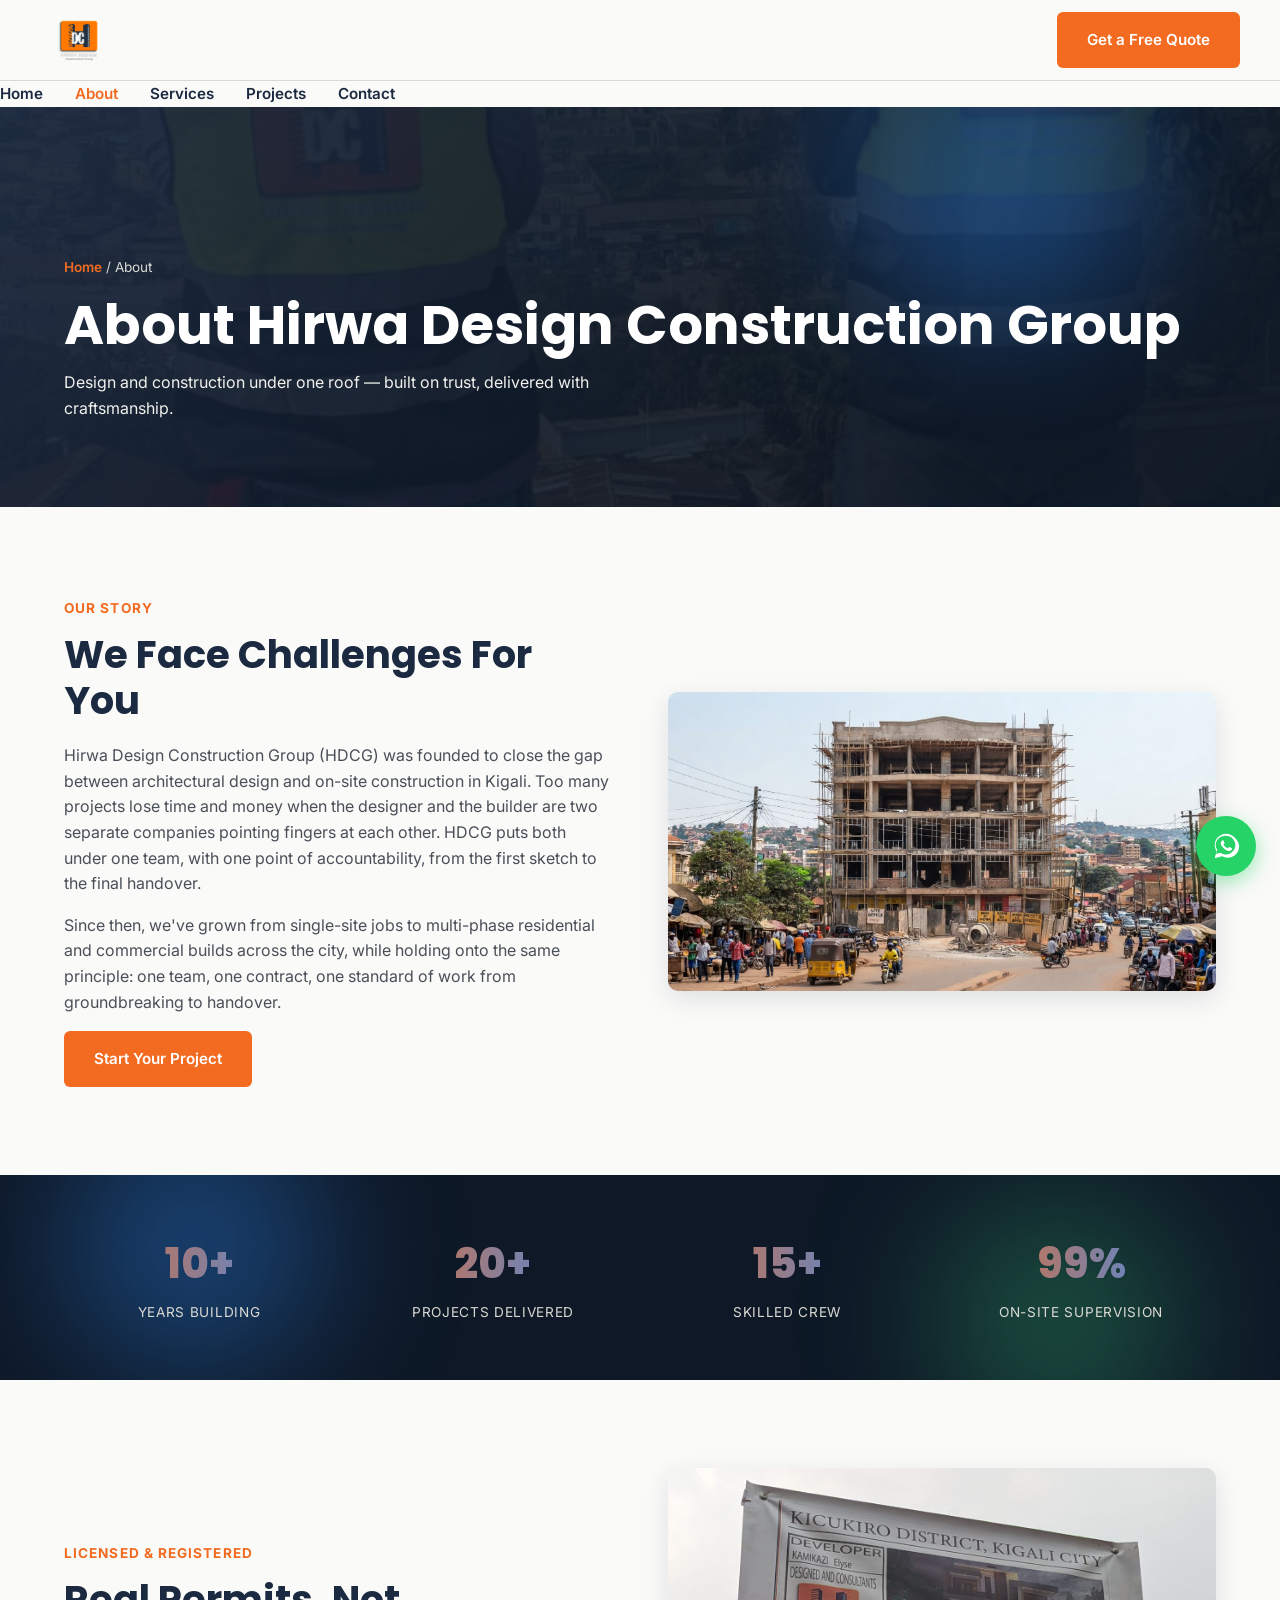
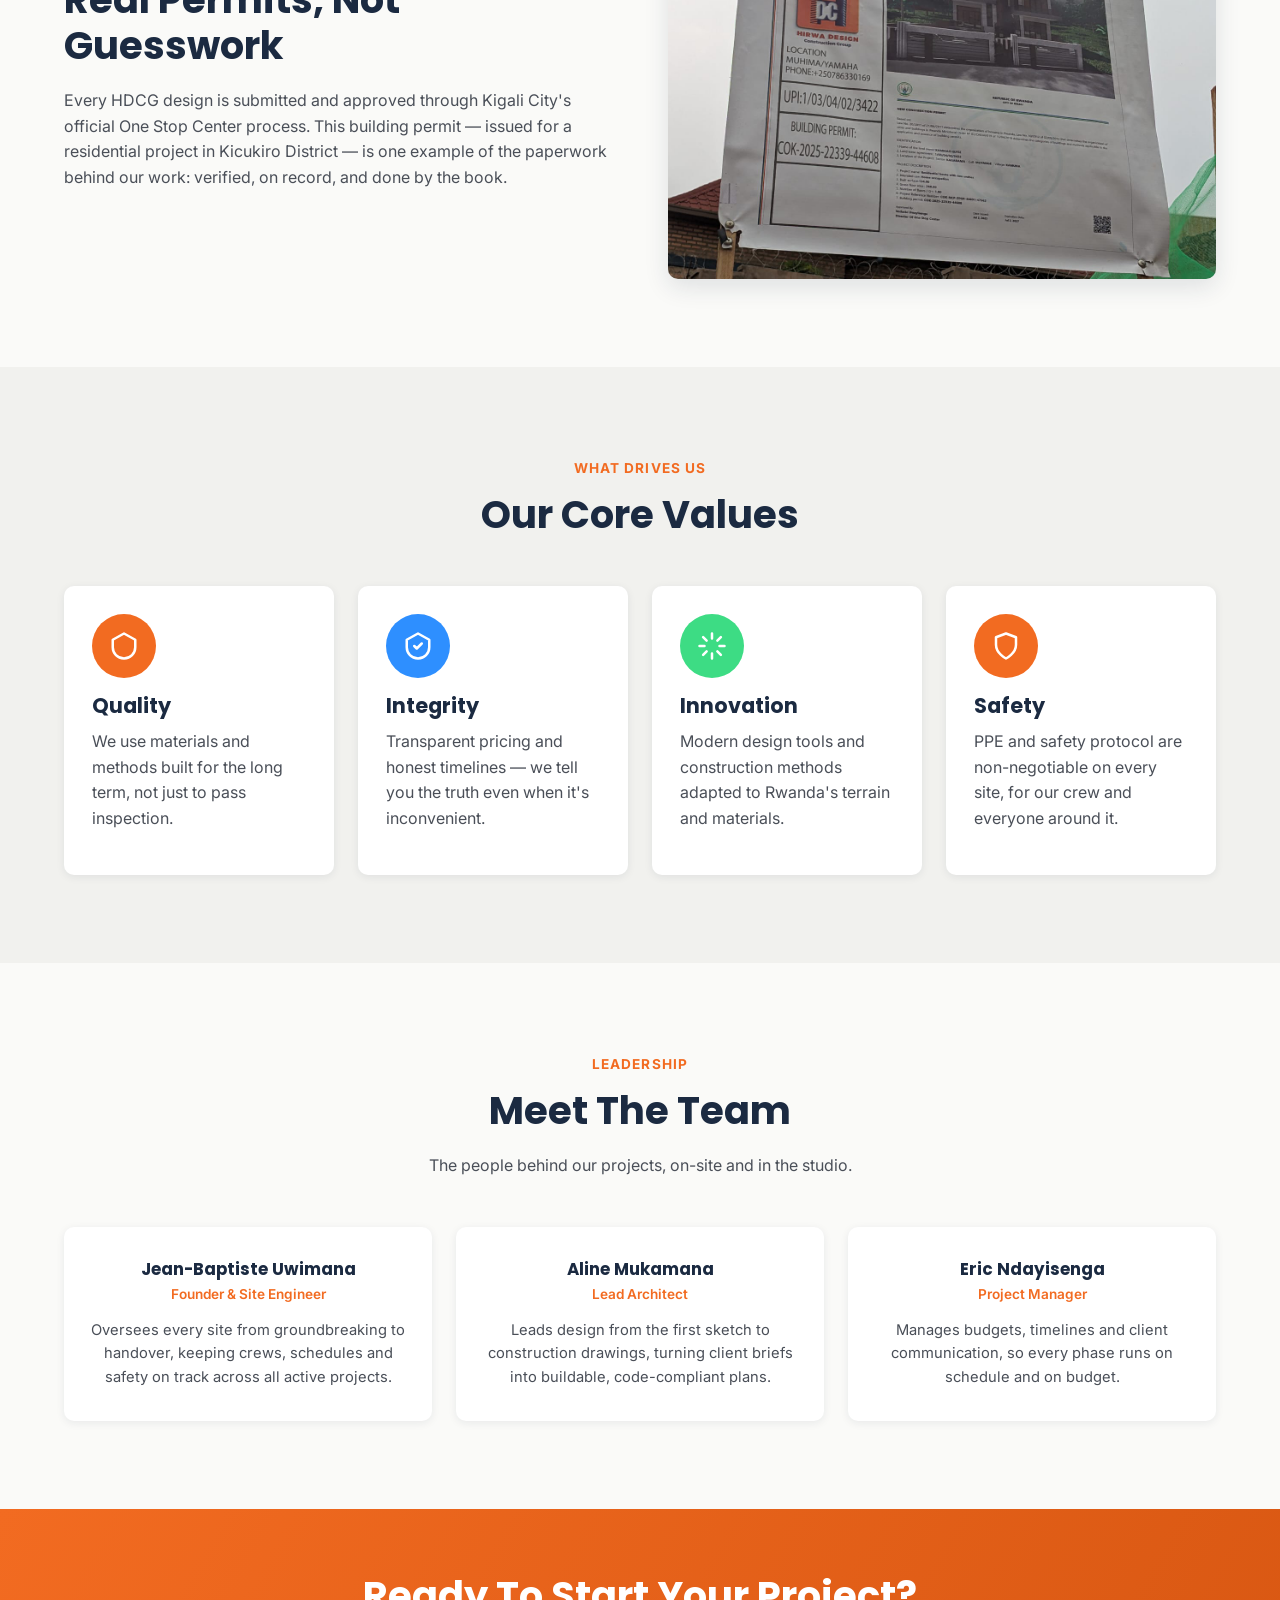
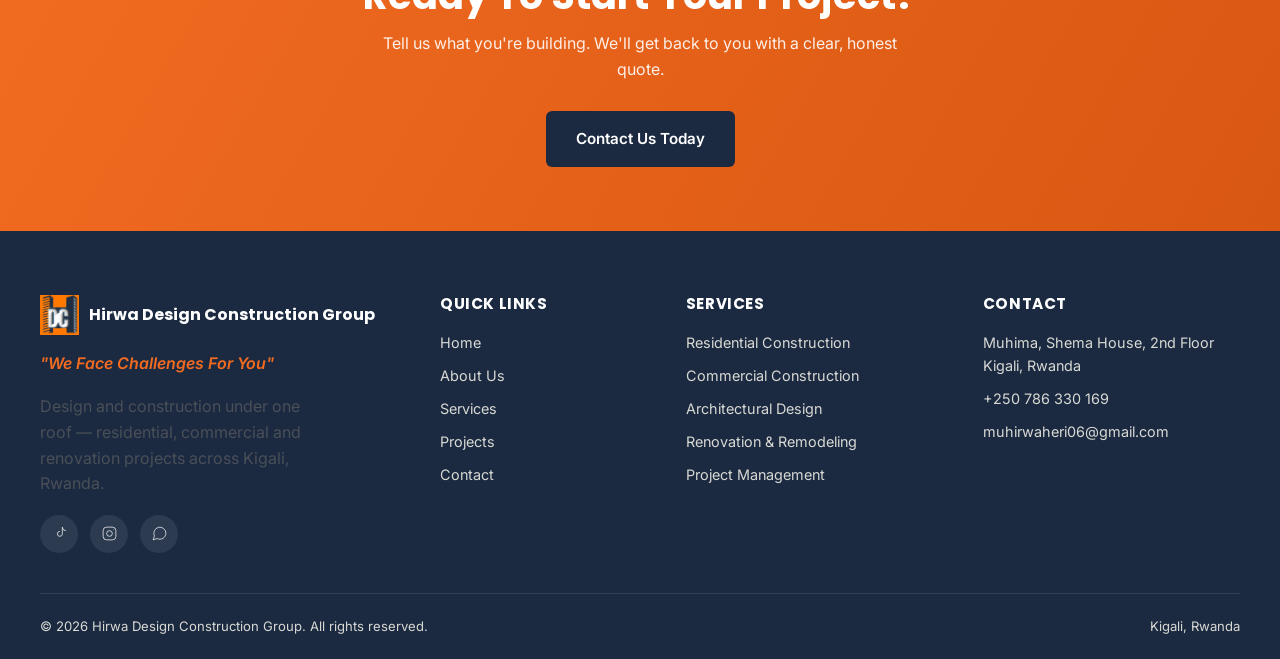
==== commit ba86b22c: "Update hero video, hero banners, team section, and commercial projects - Rebuild homepage hero video" ====
--- a/about.html
+++ b/about.html
@@ -45,11 +45,12 @@
     </nav>
 <div class="nav-overlay"></div>
 
-<section class="page-hero has-video">
-  <!-- Licensed stock video (Mixkit, free for commercial use): workers reviewing a blueprint on site -->
-  <video class="page-hero-video" autoplay muted loop playsinline poster="assets/videos/workers-blueprint-23170-poster.jpg">
-    <source src="assets/videos/workers-blueprint-23170.mp4" type="video/mp4">
-  </video>
+<a href="https://wa.me/250786330169" class="whatsapp-float" target="_blank" rel="noopener" aria-label="Chat with Hirwa Design Construction Group on WhatsApp">
+  <svg viewBox="0 0 32 32" fill="white"><path d="M16 3C9.4 3 4 8.4 4 15c0 2.4.7 4.6 1.9 6.5L4 29l7.7-2c1.8 1 3.9 1.5 6.3 1.5 6.6 0 12-5.4 12-12S22.6 3 16 3zm0 2c5.5 0 10 4.5 10 10s-4.5 10-10 10c-2 0-3.9-.6-5.5-1.6l-.4-.2-4.6 1.2 1.2-4.5-.3-.4C5.6 18.9 5 17 5 15 5 9.5 9.5 5 16 5zm-3.8 5.2c-.2 0-.5 0-.8.4-.3.3-1 1-1 2.4s1 2.8 1.2 3c.2.2 2 3.2 5 4.4 2.5 1 3 .8 3.6.8.6-.1 1.8-.7 2-1.4.3-.7.3-1.3.2-1.4-.1-.1-.3-.2-.6-.4-.3-.2-1.8-.9-2-1-.3-.1-.5-.1-.7.1-.2.3-.7 1-.9 1.2-.2.2-.3.2-.6.1-.3-.1-1.3-.5-2.4-1.5-.9-.8-1.5-1.8-1.7-2.1-.2-.3 0-.5.1-.6.1-.1.3-.3.5-.5.1-.2.2-.3.3-.5.1-.2 0-.4 0-.5 0-.1-.7-1.7-1-2.3-.2-.6-.5-.5-.7-.5h-.5z"/></svg>
+</a>
+
+<section class="page-hero has-image">
+  <img class="page-hero-image" src="assets/images/site/site-work-1.jpeg" alt="The HDCG crew on-site overlooking Kigali">
   <div class="glow-orb glow-orb-blue" style="width:300px;height:300px;top:-80px;right:10%;"></div>
   <div class="container">
     <div class="breadcrumb"><a href="index.html">Home</a> / About</div>
@@ -69,7 +70,7 @@
       <a href="contact.html" class="btn btn-primary">Start Your Project</a>
     </div>
     <div class="split-media">
-      <img src="assets/images/site/conoshe-residence-2.jpeg" alt="A residential home completed by Hirwa Design Construction Group in Kigali" loading="lazy">
+      <img src="assets/images/site/kings-plaza-commercial.jpeg" alt="A multi-storey commercial building under construction on a busy Kigali street" loading="lazy">
     </div>
   </div>
 </section>
@@ -135,29 +136,28 @@
     <div class="section-head reveal">
       <span class="eyebrow">Leadership</span>
       <h2>Meet The Team</h2>
-      <!-- PLACEHOLDER: swap in real team members, photos and titles -->
       <p>The people behind our projects, on-site and in the studio.</p>
     </div>
-    <div class="team-grid" style="perspective:1200px;">
-      <div class="team-card reveal" data-tilt>
-        <img src="https://images.unsplash.com/photo-1581091226825-a6a2a5aee158?auto=format&fit=crop&w=500&q=80" alt="Site engineer portrait" loading="lazy">
+    <div class="team-grid">
+      <div class="team-card reveal">
         <div class="team-card-body">
           <h3>Jean-Baptiste Uwimana</h3>
           <span>Founder &amp; Site Engineer</span>
-        </div>
-      </div>
-      <div class="team-card reveal" data-tilt>
-        <img src="https://images.unsplash.com/photo-1487412720507-e7ab37603c6f?auto=format&fit=crop&w=500&q=80" alt="Architect portrait" loading="lazy">
+          <p>Oversees every site from groundbreaking to handover, keeping crews, schedules and safety on track across all active projects.</p>
+        </div>
+      </div>
+      <div class="team-card reveal">
         <div class="team-card-body">
           <h3>Aline Mukamana</h3>
           <span>Lead Architect</span>
-        </div>
-      </div>
-      <div class="team-card reveal" data-tilt>
-        <img src="https://images.unsplash.com/photo-1519085360753-af0119f7cbe7?auto=format&fit=crop&w=500&q=80" alt="Project manager portrait" loading="lazy">
+          <p>Leads design from the first sketch to construction drawings, turning client briefs into buildable, code-compliant plans.</p>
+        </div>
+      </div>
+      <div class="team-card reveal">
         <div class="team-card-body">
           <h3>Eric Ndayisenga</h3>
           <span>Project Manager</span>
+          <p>Manages budgets, timelines and client communication, so every phase runs on schedule and on budget.</p>
         </div>
       </div>
     </div>
--- a/css/style.css
+++ b/css/style.css
@@ -427,16 +427,16 @@
 .breadcrumb { font-size: 0.85rem; color: var(--gray-300); margin-bottom: 14px; }
 .breadcrumb a { color: var(--orange); font-weight: 600; }
 
-.page-hero.has-video { background: var(--navy-deep); }
-.page-hero-video {
+.page-hero.has-video, .page-hero.has-image { background: var(--navy-deep); }
+.page-hero-video, .page-hero-image {
   position: absolute; inset: 0;
   width: 100%; height: 100%;
   object-fit: cover;
   z-index: 0;
   opacity: 0.4;
 }
-.page-hero.has-video::before { display: none; }
-.page-hero.has-video::after {
+.page-hero.has-video::before, .page-hero.has-image::before { display: none; }
+.page-hero.has-video::after, .page-hero.has-image::after {
   content: "";
   position: absolute; inset: 0;
   background: linear-gradient(135deg, rgba(27,42,65,0.88) 0%, rgba(14,24,38,0.75) 60%, rgba(14,24,38,0.95) 100%);
@@ -444,7 +444,7 @@
 }
 .page-hero .container { position: relative; z-index: 3; }
 .page-hero .glow-orb { z-index: 2; }
-.page-hero.has-video::after { z-index: 1; }
+.page-hero.has-video::after, .page-hero.has-image::after { z-index: 1; }
 
 /* ---------- Intro / About blurb ---------- */
 .intro { text-align: center; }
@@ -459,21 +459,30 @@
 }
 .service-card {
   background: var(--white);
-  padding: 36px 28px;
+  padding: 0;
   border-radius: var(--radius);
   box-shadow: var(--shadow-sm);
   transition: transform 0.25s ease, box-shadow 0.25s ease, border-color 0.25s ease;
   border-top: 3px solid transparent;
+  overflow: hidden;
   will-change: transform;
 }
 .service-card:hover { box-shadow: var(--shadow-lg); border-top-color: var(--orange); }
+.service-image { aspect-ratio: 16 / 10; overflow: hidden; }
+.service-image img { width: 100%; height: 100%; object-fit: cover; display: block; transition: transform 0.4s ease; }
+.service-card:hover .service-image img { transform: scale(1.06); }
+.service-body { padding: 28px 28px 32px; }
 .service-icon {
   width: 56px; height: 56px;
   display: flex; align-items: center; justify-content: center;
   background: rgba(242, 107, 33, 0.1);
   border-radius: 12px;
-  margin-bottom: 20px;
+  margin: -48px 0 20px;
   color: var(--orange);
+  border: 3px solid var(--white);
+  box-shadow: var(--shadow-sm);
+  position: relative;
+  z-index: 1;
   transition: transform var(--transition);
 }
 .service-card:hover .service-icon { transform: scale(1.08) rotate(-4deg); }
@@ -619,6 +628,13 @@
   grid-template-columns: repeat(auto-fit, minmax(280px, 1fr));
   gap: 28px;
 }
+.why-paragraph {
+  max-width: 760px;
+  margin: 56px auto 0;
+  text-align: center;
+}
+.why-paragraph .eyebrow { display: block; margin-bottom: 12px; }
+.why-paragraph p { font-size: 1.05rem; color: var(--gray-700); line-height: 1.75; margin: 0; }
 .testimonial-card {
   background: var(--white);
   border-radius: var(--radius);
@@ -653,6 +669,8 @@
 .team-card-body { padding: 20px; }
 .team-card-body h3 { margin-bottom: 2px; font-size: 1.05rem; }
 .team-card-body span { color: var(--orange); font-weight: 600; font-size: 0.85rem; }
+.team-card-body p { margin: 12px 0 0; color: var(--gray-700); font-size: 0.92rem; line-height: 1.6; }
+.team-card:not(:has(img)) .team-card-body { padding: 32px 24px; }
 
 /* ---------- Two-column layout (About) ---------- */
 .split {
@@ -813,6 +831,34 @@
   margin-top: 8px;
 }
 .whatsapp-btn:hover { background: #1ebc59; }
+
+/* ---------- Floating WhatsApp button (all pages) ---------- */
+.whatsapp-float {
+  position: fixed;
+  right: 24px;
+  bottom: 24px;
+  width: 60px;
+  height: 60px;
+  background: #25D366;
+  border-radius: 50%;
+  display: flex;
+  align-items: center;
+  justify-content: center;
+  box-shadow: 0 6px 20px rgba(37, 211, 102, 0.45);
+  z-index: 950;
+  transition: transform 0.25s ease, box-shadow 0.25s ease;
+  animation: whatsapp-pulse 2.4s ease-in-out infinite;
+}
+.whatsapp-float:hover { transform: scale(1.08); background: #1ebc59; }
+.whatsapp-float svg { width: 30px; height: 30px; display: block; }
+@keyframes whatsapp-pulse {
+  0%, 100% { box-shadow: 0 6px 20px rgba(37,211,102,0.45), 0 0 0 0 rgba(37,211,102,0.45); }
+  50% { box-shadow: 0 6px 20px rgba(37,211,102,0.45), 0 0 0 12px rgba(37,211,102,0); }
+}
+@media (max-width: 600px) {
+  .whatsapp-float { right: 16px; bottom: 16px; width: 54px; height: 54px; }
+  .whatsapp-float svg { width: 26px; height: 26px; }
+}
 
 .map-frame { border-radius: var(--radius); overflow: hidden; box-shadow: var(--shadow-sm); margin-top: 24px; }
 .map-frame iframe { width: 100%; height: 280px; border: 0; display: block; }
@@ -1005,7 +1051,7 @@
   max-width: 1000px;
   margin: 0 auto;
 }
-.design-gallery.cols-5 { max-width: 1100px; }
+.design-gallery.cols-5 { max-width: 1000px; grid-template-columns: repeat(3, 1fr); }
 .design-gallery-item {
   position: relative;
   aspect-ratio: 4 / 3;
@@ -1045,7 +1091,7 @@
 @media (prefers-reduced-motion: reduce) {
   html { scroll-behavior: auto; }
   .glow-orb, .gradient-text, .ticker-track, .hero-media-panel, .hero-media-badge .dot,
-  .reveal, .btn, .service-card, .project-card, [data-tilt] {
+  .reveal, .btn, .service-card, .project-card, [data-tilt], .whatsapp-float {
     animation: none !important;
     transition: none !important;
   }
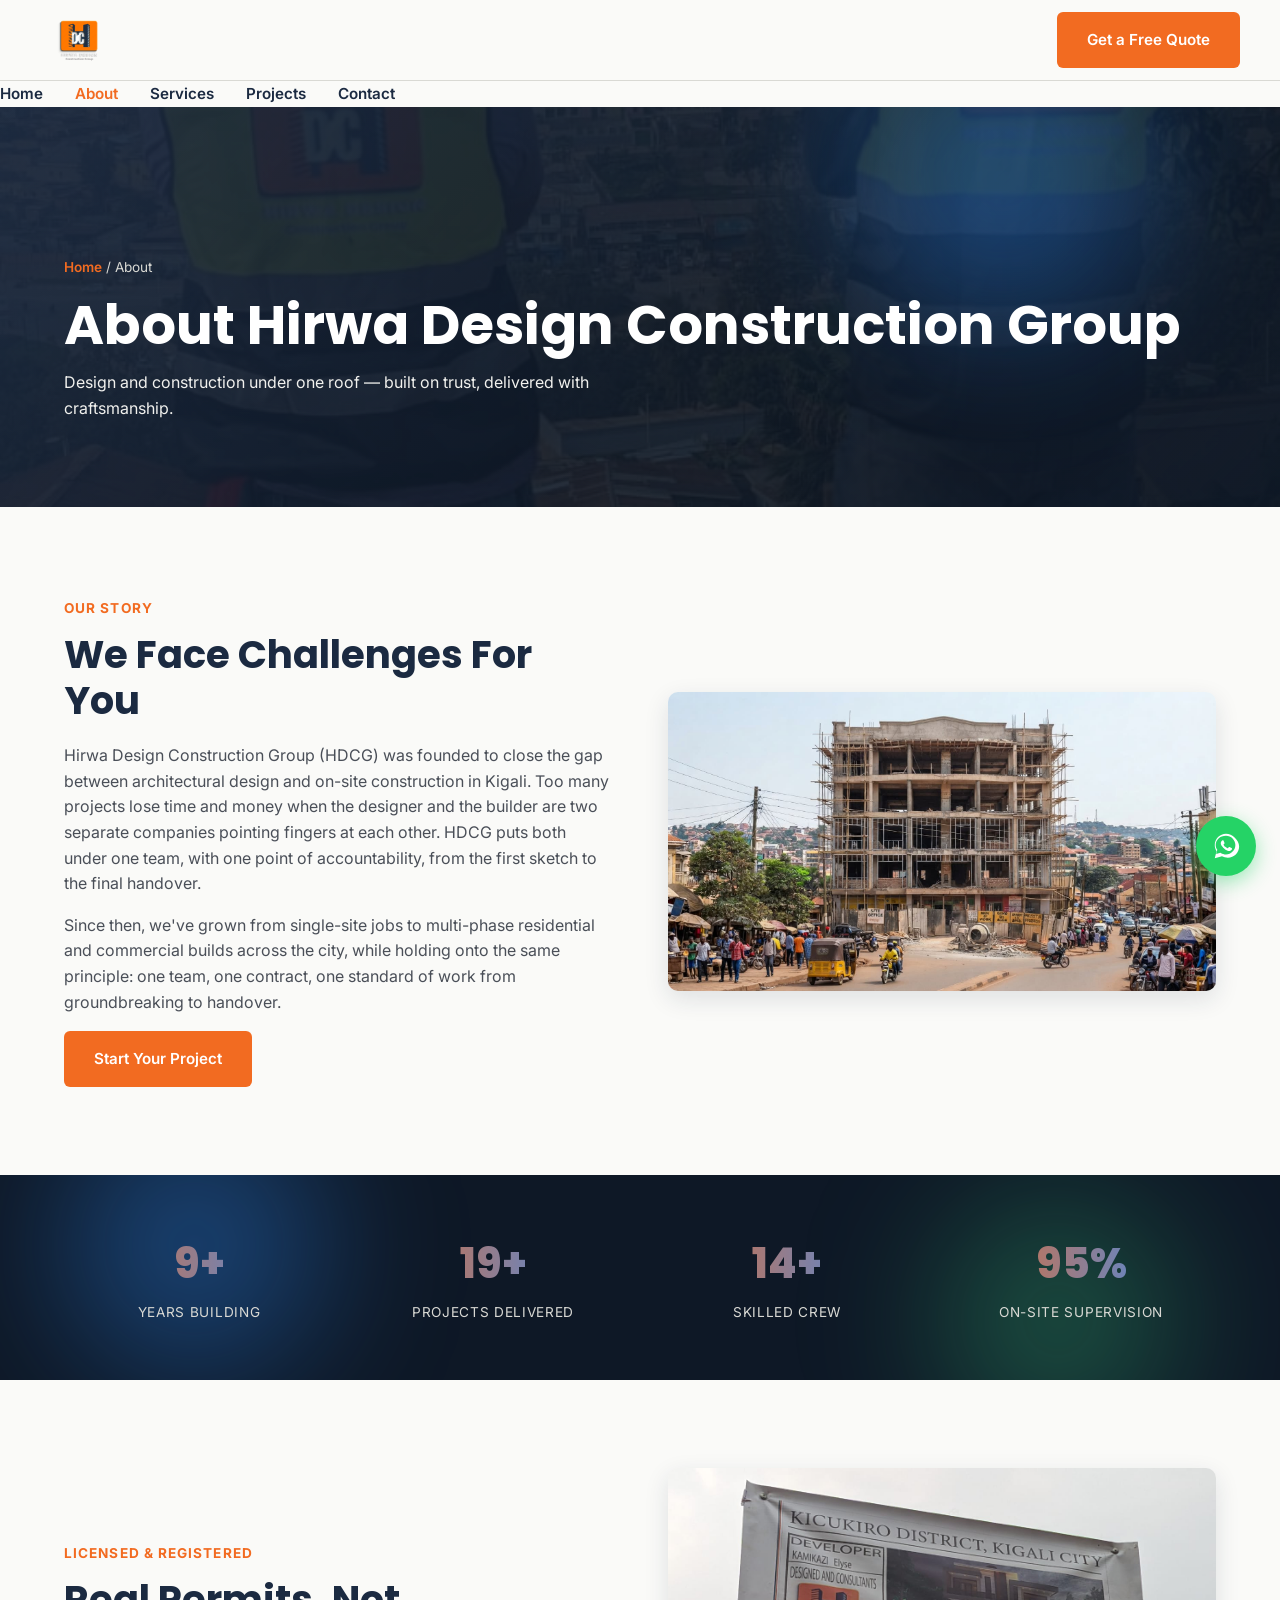
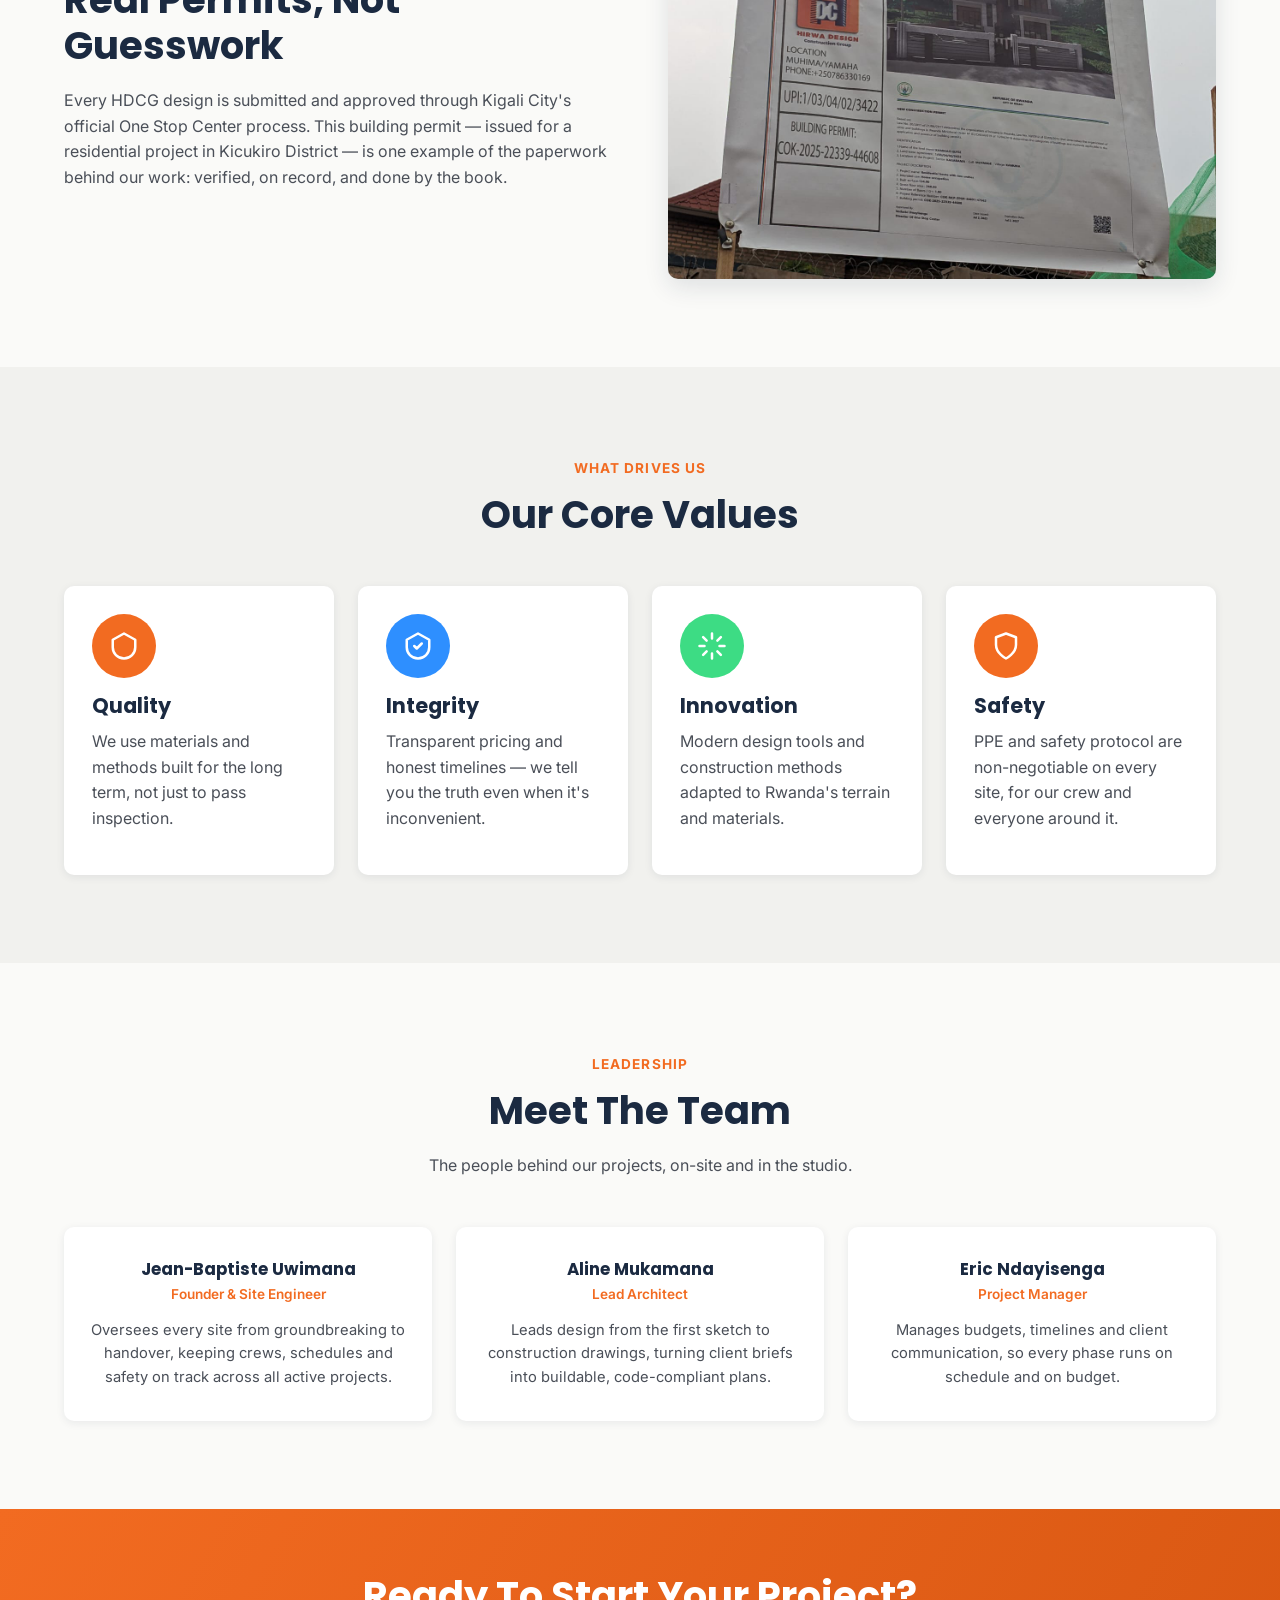
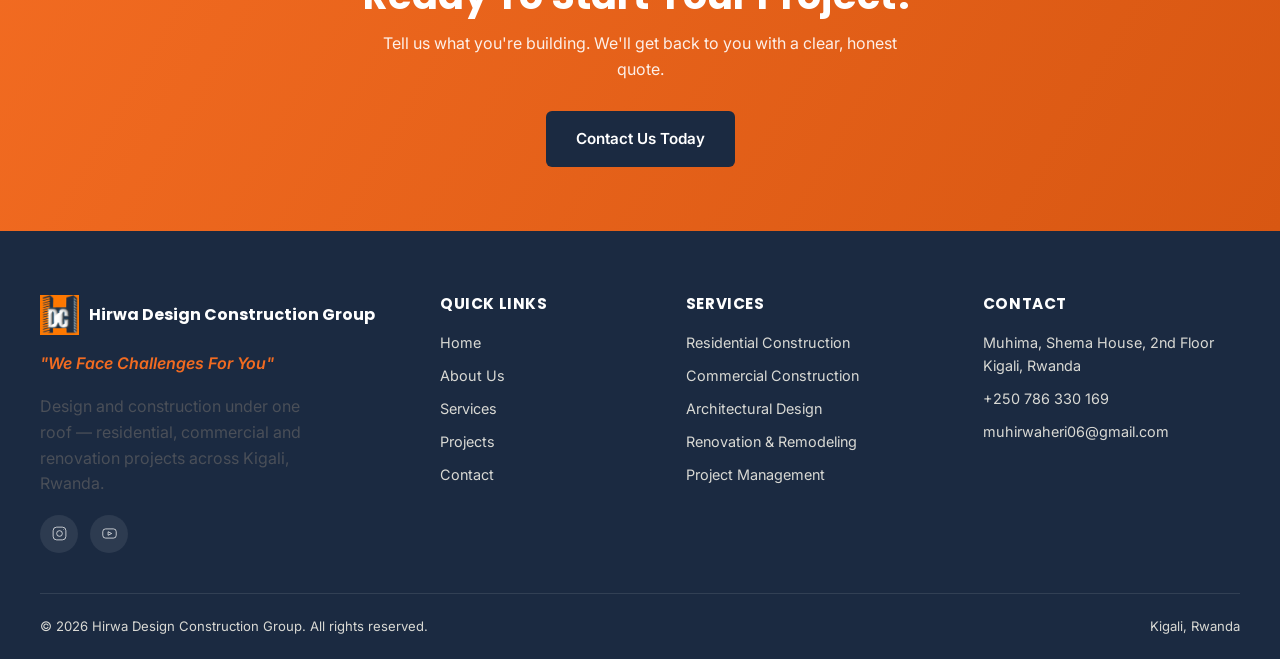
==== commit c31aceba: "Add YouTube video gallery and update footer social links - Add "Our Projects in Motion" gallery fed " ====
--- a/about.html
+++ b/about.html
@@ -183,9 +183,8 @@
         <p class="footer-tagline">"We Face Challenges For You"</p>
         <p style="max-width:280px;">Design and construction under one roof — residential, commercial and renovation projects across Kigali, Rwanda.</p>
         <div class="social-icons">
-          <a href="https://www.tiktok.com/@hirwa_design" aria-label="TikTok" target="_blank" rel="noopener"><svg viewBox="0 0 24 24"><path d="M16 3v9.5a3.5 3.5 0 1 1-3.5-3.5M16 3a5 5 0 0 0 5 5"/></svg></a>
-          <a href="https://instagram.com/hirwa_design" aria-label="Instagram" target="_blank" rel="noopener"><svg viewBox="0 0 24 24"><rect x="3" y="3" width="18" height="18" rx="5"/><circle cx="12" cy="12" r="4"/><circle cx="17.5" cy="6.5" r="0.6" fill="currentColor" stroke="none"/></svg></a>
-          <a href="https://wa.me/250786330169" aria-label="WhatsApp" target="_blank" rel="noopener"><svg viewBox="0 0 24 24"><path d="M21 11.5a8.5 8.5 0 0 1-12.4 7.6L3 21l1.9-5.6A8.5 8.5 0 1 1 21 11.5z"/></svg></a>
+          <a href="https://www.instagram.com/hirwa_design_group?igsi=MWk0c2F5emw4eTg3Yg==" aria-label="Instagram" target="_blank" rel="noopener"><svg viewBox="0 0 24 24"><rect x="3" y="3" width="18" height="18" rx="5"/><circle cx="12" cy="12" r="4"/><circle cx="17.5" cy="6.5" r="0.6" fill="currentColor" stroke="none"/></svg></a>
+          <a href="https://youtube.com/@rwandacad4343?si=1cPpRn1bpgvA9LOM" aria-label="YouTube" target="_blank" rel="noopener"><svg viewBox="0 0 24 24"><rect x="2.5" y="5.5" width="19" height="13" rx="4"/><path d="m10 9.5 5 2.5-5 2.5z"/></svg></a>
         </div>
       </div>
       <div class="footer-col">
--- a/css/style.css
+++ b/css/style.css
@@ -622,6 +622,78 @@
   color: var(--white); font-size: 2rem; background: none; border: none; cursor: pointer; line-height: 1;
 }
 
+/* ---------- Video gallery (YouTube) ---------- */
+.video-grid {
+  display: grid;
+  grid-template-columns: repeat(3, minmax(0, 1fr));
+  gap: 28px;
+}
+.video-status { grid-column: 1 / -1; text-align: center; color: var(--gray-700); margin: 0; }
+.video-actions { display: flex; flex-wrap: wrap; justify-content: center; gap: 16px; }
+@media (max-width: 900px) { .video-grid { grid-template-columns: repeat(2, minmax(0, 1fr)); } }
+@media (max-width: 560px) { .video-grid { grid-template-columns: minmax(0, 1fr); } }
+
+.video-card {
+  display: flex; flex-direction: column;
+  padding: 0; border: 0;
+  background: var(--white);
+  border-radius: var(--radius);
+  overflow: hidden;
+  box-shadow: var(--shadow-sm);
+  text-align: left; font: inherit; color: inherit;
+  cursor: pointer;
+  transition: transform var(--transition), box-shadow var(--transition);
+}
+.video-card:hover { transform: translateY(-6px); box-shadow: var(--shadow-lg); }
+.video-card:focus-visible { outline: 3px solid var(--orange); outline-offset: 3px; }
+.video-thumb { position: relative; display: block; aspect-ratio: 16 / 9; overflow: hidden; background: var(--navy-deep); }
+.video-thumb img { display: block; width: 100%; height: 100%; object-fit: cover; transition: transform 0.4s ease; }
+.video-card:hover .video-thumb img { transform: scale(1.06); }
+.video-thumb::after {
+  content: ""; position: absolute; inset: 0; pointer-events: none;
+  background: linear-gradient(180deg, rgba(14, 24, 38, 0) 45%, rgba(14, 24, 38, 0.45) 100%);
+}
+.video-play {
+  position: absolute; top: 50%; left: 50%; z-index: 1;
+  width: 64px; height: 64px;
+  display: flex; align-items: center; justify-content: center;
+  border-radius: 50%;
+  background: var(--orange);
+  box-shadow: 0 6px 24px rgba(242, 107, 33, 0.45);
+  transform: translate(-50%, -50%);
+  transition: transform var(--transition), background var(--transition);
+}
+.video-play svg { width: 26px; height: 26px; margin-left: 3px; fill: var(--white); }
+.video-card:hover .video-play, .video-card:focus-visible .video-play { transform: translate(-50%, -50%) scale(1.12); background: var(--orange-dark); }
+.video-meta { display: block; padding: 18px 20px 22px; }
+.video-title {
+  display: -webkit-box; -webkit-line-clamp: 2; line-clamp: 2; -webkit-box-orient: vertical; overflow: hidden;
+  font-family: "Poppins", sans-serif; font-weight: 600; font-size: 1.02rem; line-height: 1.4; color: var(--navy);
+}
+.video-date { display: block; margin-top: 6px; font-size: 0.82rem; color: var(--gray-500); }
+
+.video-modal {
+  position: fixed; inset: 0; z-index: 2000;
+  display: none; align-items: center; justify-content: center;
+  padding: 24px;
+  background: rgba(14, 24, 38, 0.92);
+}
+.video-modal.open { display: flex; }
+.video-modal-inner { position: relative; width: min(960px, 100%); }
+.video-modal-frame { aspect-ratio: 16 / 9; overflow: hidden; background: #000; border-radius: var(--radius); box-shadow: var(--shadow-lg); }
+.video-modal-frame iframe { display: block; width: 100%; height: 100%; border: 0; }
+.video-modal-close {
+  position: absolute; top: -52px; right: 0;
+  width: 44px; height: 44px;
+  display: flex; align-items: center; justify-content: center;
+  border: 0; border-radius: 50%;
+  background: rgba(255, 255, 255, 0.12); color: var(--white);
+  font-size: 2rem; line-height: 1; cursor: pointer;
+  transition: background var(--transition);
+}
+.video-modal-close:hover { background: var(--orange); }
+.video-modal-close:focus-visible { outline: 3px solid var(--orange); outline-offset: 2px; }
+
 /* ---------- Testimonials ---------- */
 .testimonials-grid {
   display: grid;
@@ -1091,7 +1163,7 @@
 @media (prefers-reduced-motion: reduce) {
   html { scroll-behavior: auto; }
   .glow-orb, .gradient-text, .ticker-track, .hero-media-panel, .hero-media-badge .dot,
-  .reveal, .btn, .service-card, .project-card, [data-tilt], .whatsapp-float {
+  .reveal, .btn, .service-card, .project-card, .video-card, .video-play, [data-tilt], .whatsapp-float {
     animation: none !important;
     transition: none !important;
   }
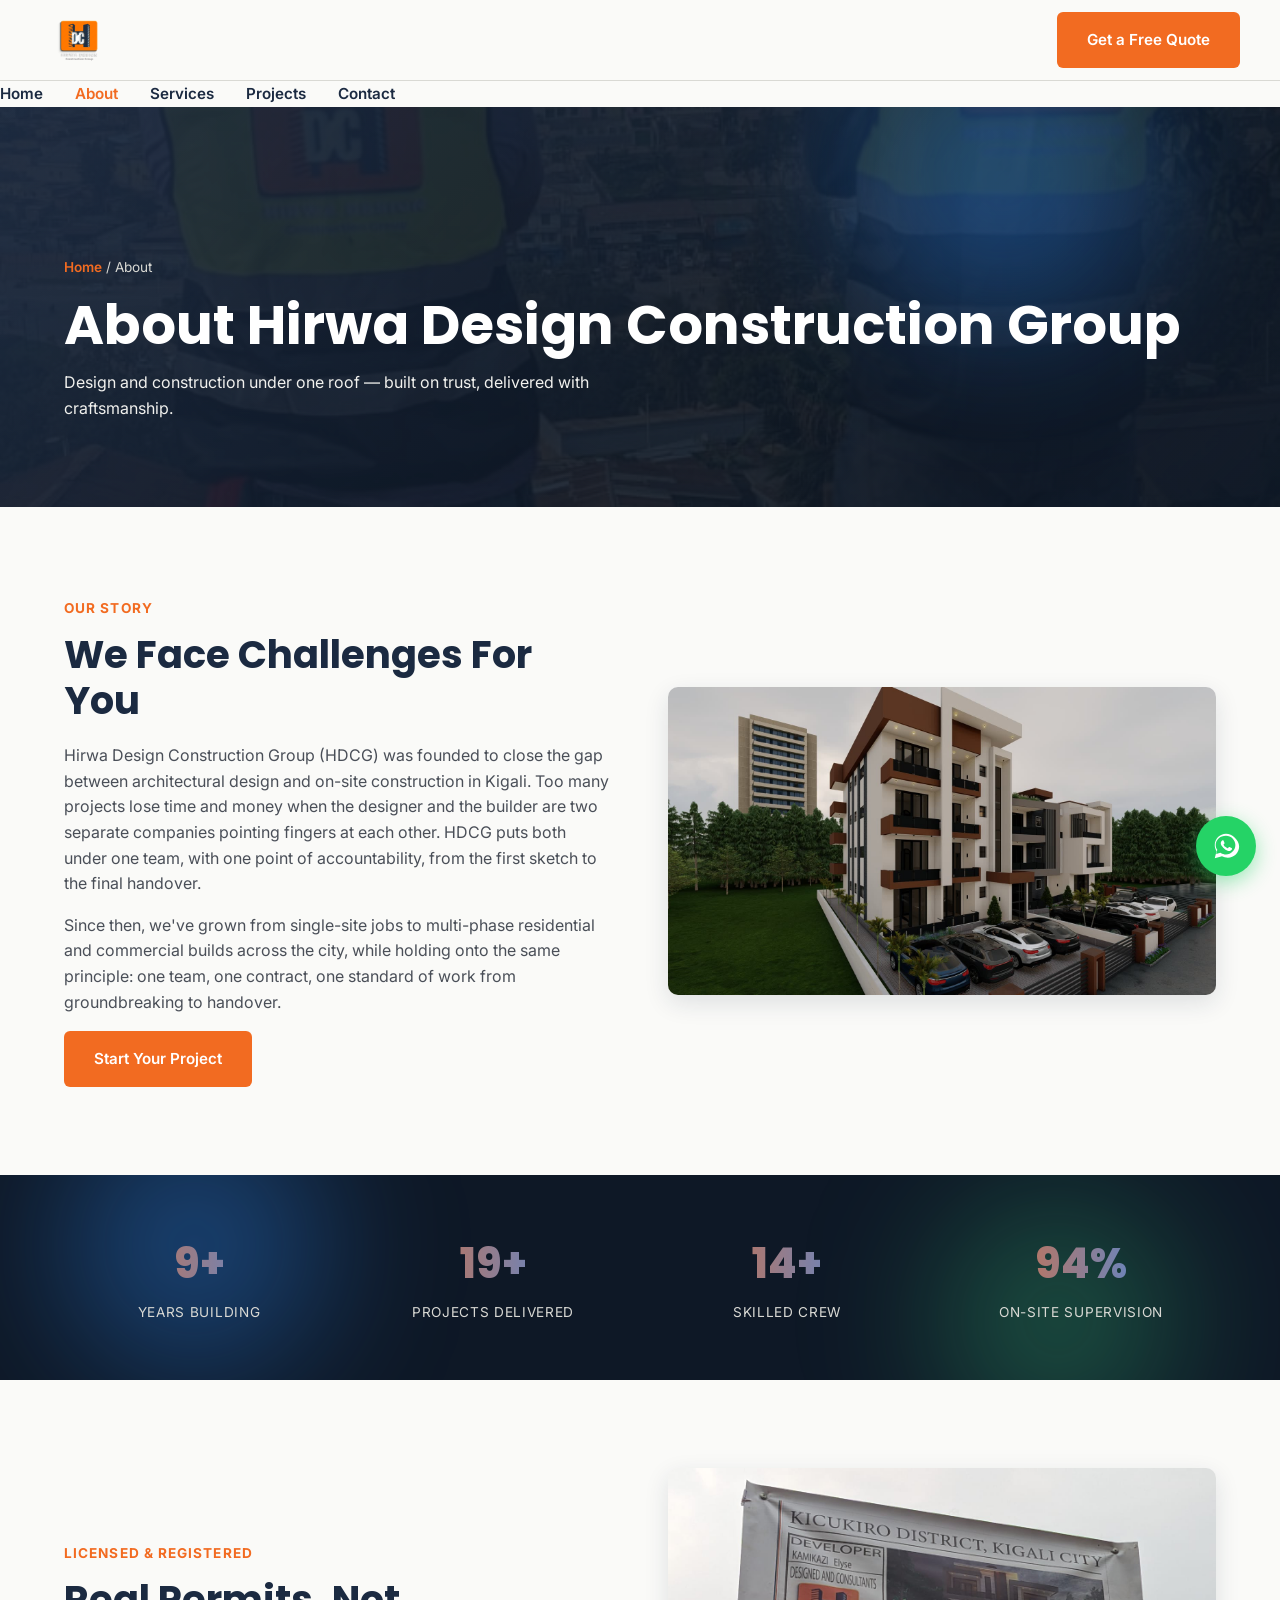
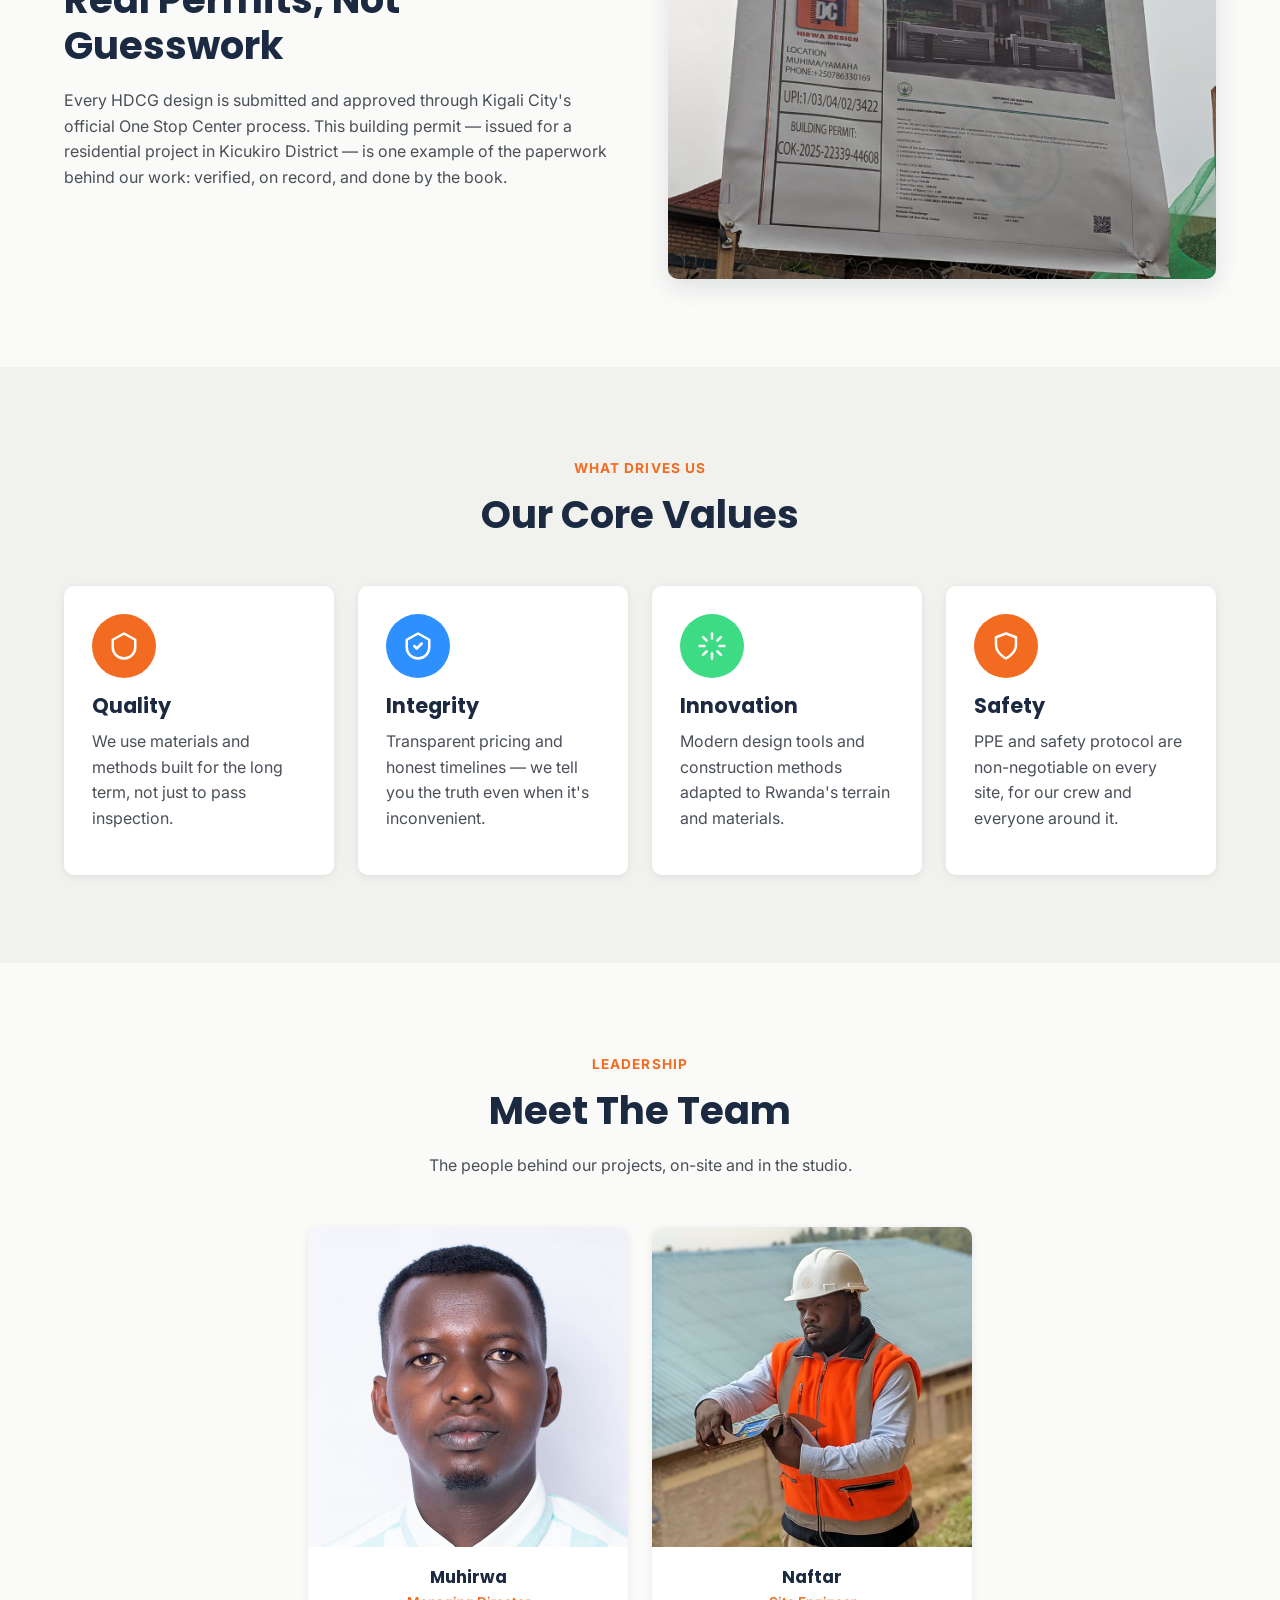
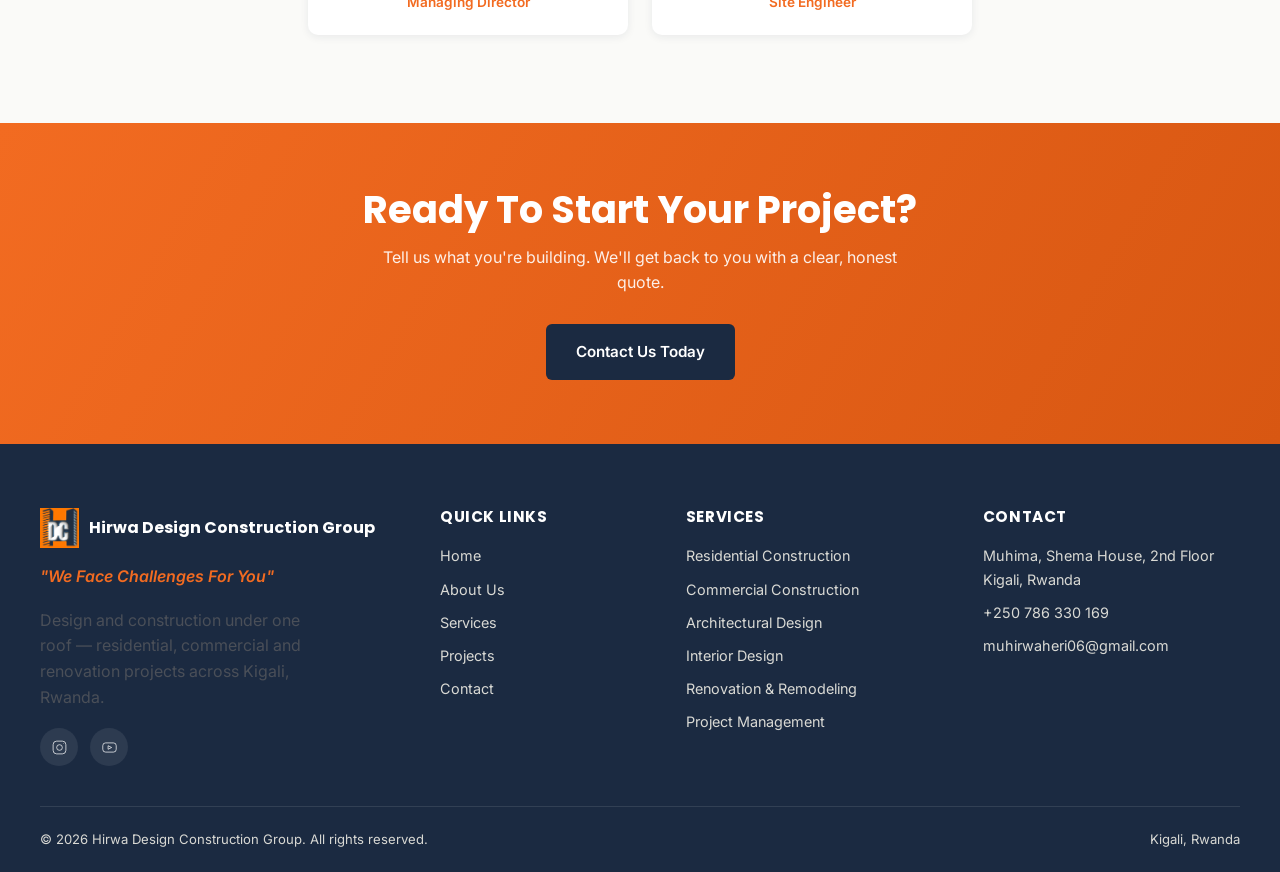
==== commit 7ce6adf5: "Add service photo galleries, team, curated videos and larger service cards - Add swipeable galleries" ====
--- a/about.html
+++ b/about.html
@@ -70,7 +70,7 @@
       <a href="contact.html" class="btn btn-primary">Start Your Project</a>
     </div>
     <div class="split-media">
-      <img src="assets/images/site/kings-plaza-commercial.jpeg" alt="A multi-storey commercial building under construction on a busy Kigali street" loading="lazy">
+      <img src="assets/images/about-site-photo.jpg" alt="3D design rendering of a modern four-storey apartment building with balconies and car parking" loading="lazy">
     </div>
   </div>
 </section>
@@ -140,24 +140,17 @@
     </div>
     <div class="team-grid">
       <div class="team-card reveal">
+        <img src="assets/images/team/muhirwa.jpg" alt="Portrait of Muhirwa, Managing Director" loading="lazy">
         <div class="team-card-body">
-          <h3>Jean-Baptiste Uwimana</h3>
-          <span>Founder &amp; Site Engineer</span>
-          <p>Oversees every site from groundbreaking to handover, keeping crews, schedules and safety on track across all active projects.</p>
+          <h3>Muhirwa</h3>
+          <span>Managing Director</span>
         </div>
       </div>
       <div class="team-card reveal">
+        <img src="assets/images/team/naftar.jpg" alt="Naftar, Site Engineer, on site in a hard hat and safety vest" loading="lazy">
         <div class="team-card-body">
-          <h3>Aline Mukamana</h3>
-          <span>Lead Architect</span>
-          <p>Leads design from the first sketch to construction drawings, turning client briefs into buildable, code-compliant plans.</p>
-        </div>
-      </div>
-      <div class="team-card reveal">
-        <div class="team-card-body">
-          <h3>Eric Ndayisenga</h3>
-          <span>Project Manager</span>
-          <p>Manages budgets, timelines and client communication, so every phase runs on schedule and on budget.</p>
+          <h3>Naftar</h3>
+          <span>Site Engineer</span>
         </div>
       </div>
     </div>
@@ -203,6 +196,7 @@
           <li><a href="services.html">Residential Construction</a></li>
           <li><a href="services.html">Commercial Construction</a></li>
           <li><a href="services.html">Architectural Design</a></li>
+          <li><a href="services.html">Interior Design</a></li>
           <li><a href="services.html">Renovation &amp; Remodeling</a></li>
           <li><a href="services.html">Project Management</a></li>
         </ul>
--- a/css/style.css
+++ b/css/style.css
@@ -453,10 +453,16 @@
 /* ---------- Services ---------- */
 .services-grid {
   display: grid;
-  grid-template-columns: repeat(auto-fit, minmax(260px, 1fr));
+  grid-template-columns: repeat(3, minmax(0, 1fr));
   gap: 28px;
   perspective: 1200px;
 }
+/* 7 cards leave one alone on the last row at 3 columns, so centre it. */
+@media (min-width: 901px) {
+  .services-grid > .service-card:last-child:nth-child(3n + 1) { grid-column: 2; }
+}
+@media (max-width: 900px) { .services-grid { grid-template-columns: repeat(2, minmax(0, 1fr)); } }
+@media (max-width: 560px) { .services-grid { grid-template-columns: minmax(0, 1fr); } }
 .service-card {
   background: var(--white);
   padding: 0;
@@ -694,6 +700,107 @@
 .video-modal-close:hover { background: var(--orange); }
 .video-modal-close:focus-visible { outline: 3px solid var(--orange); outline-offset: 2px; }
 
+/* ---------- Interior design gallery (service card + modal) ---------- */
+.service-card-interactive { cursor: pointer; }
+.service-card-interactive:focus-visible { outline: 3px solid var(--orange); outline-offset: 3px; }
+.service-image { position: relative; }
+.service-image-cta {
+  position: absolute; right: 12px; bottom: 12px;
+  padding: 7px 14px;
+  border-radius: 999px;
+  background: var(--orange); color: var(--white);
+  font-size: 0.75rem; font-weight: 700; letter-spacing: 0.02em;
+  box-shadow: 0 4px 14px rgba(14, 24, 38, 0.35);
+  transition: background var(--transition), transform var(--transition);
+}
+.service-card-interactive:hover .service-image-cta { background: var(--orange-dark); transform: translateY(-2px); }
+
+.interior-modal {
+  position: fixed; inset: 0; z-index: 2000;
+  display: none; align-items: center; justify-content: center;
+  padding: 20px;
+  background: rgba(14, 24, 38, 0.94);
+}
+.interior-modal.open { display: flex; }
+.interior-modal-inner {
+  width: min(1040px, 100%);
+  max-height: 100%;
+  display: flex; flex-direction: column; gap: 14px;
+}
+.interior-head { display: flex; align-items: center; justify-content: space-between; gap: 16px; }
+.interior-title { margin: 0; color: var(--white); font-size: clamp(1.3rem, 3vw, 1.8rem); }
+.interior-close {
+  flex: none; width: 44px; height: 44px;
+  display: flex; align-items: center; justify-content: center;
+  border: 0; border-radius: 50%;
+  background: rgba(255, 255, 255, 0.12); color: var(--white);
+  font-size: 2rem; line-height: 1; cursor: pointer;
+  transition: background var(--transition);
+}
+.interior-close:hover { background: var(--orange); }
+
+.interior-tabs { display: flex; gap: 8px; overflow-x: auto; padding-bottom: 4px; scrollbar-width: thin; }
+.interior-tabs[hidden] { display: none; }
+.interior-tab {
+  flex: none;
+  padding: 9px 16px;
+  border: 1.5px solid rgba(255, 255, 255, 0.28); border-radius: 999px;
+  background: transparent; color: var(--white);
+  font: inherit; font-size: 0.9rem; font-weight: 600; white-space: nowrap; cursor: pointer;
+  transition: background var(--transition), border-color var(--transition);
+}
+.interior-tab:hover { border-color: var(--orange); }
+.interior-tab.active { background: var(--orange); border-color: var(--orange); }
+.interior-tab-count { margin-left: 4px; font-size: 0.78rem; opacity: 0.75; }
+
+.interior-stage { position: relative; border-radius: var(--radius); overflow: hidden; background: var(--navy-deep); min-height: 0; }
+.interior-track {
+  display: flex;
+  overflow-x: auto;
+  scroll-snap-type: x mandatory;
+  overscroll-behavior-x: contain;
+  scrollbar-width: none;
+  cursor: grab;
+  aspect-ratio: 16 / 10;
+  max-height: calc(100vh - 230px);
+  width: 100%;
+}
+.interior-track::-webkit-scrollbar { display: none; }
+.interior-track:focus-visible { outline: 3px solid var(--orange); outline-offset: -3px; }
+.interior-track.dragging { scroll-snap-type: none; cursor: grabbing; }
+.interior-slide { flex: 0 0 100%; height: 100%; scroll-snap-align: center; scroll-snap-stop: always; }
+.interior-slide img {
+  display: block; width: 100%; height: 100%;
+  object-fit: contain;
+  user-select: none; -webkit-user-drag: none;
+}
+.interior-nav {
+  position: absolute; top: 50%; transform: translateY(-50%);
+  width: 46px; height: 46px;
+  display: flex; align-items: center; justify-content: center;
+  border: 0; border-radius: 50%;
+  background: rgba(14, 24, 38, 0.6); color: var(--white);
+  cursor: pointer;
+  transition: background var(--transition), opacity var(--transition);
+}
+.interior-nav svg { width: 22px; height: 22px; fill: none; stroke: currentColor; stroke-width: 2.4; stroke-linecap: round; stroke-linejoin: round; }
+.interior-nav:hover:not(:disabled) { background: var(--orange); }
+.interior-nav:disabled { opacity: 0.25; cursor: default; }
+.interior-prev { left: 12px; }
+.interior-next { right: 12px; }
+.interior-counter {
+  position: absolute; right: 12px; bottom: 12px;
+  padding: 5px 12px; border-radius: 999px;
+  background: rgba(14, 24, 38, 0.7); color: var(--white);
+  font-size: 0.8rem; font-weight: 600;
+}
+.interior-caption { margin: 0; text-align: center; color: var(--gray-300); font-size: 0.9rem; }
+@media (max-width: 600px) {
+  .interior-modal { padding: 12px; }
+  .interior-nav { width: 38px; height: 38px; }
+  .interior-track { aspect-ratio: 4 / 3; max-height: calc(100vh - 210px); }
+}
+
 /* ---------- Testimonials ---------- */
 .testimonials-grid {
   display: grid;
@@ -736,6 +843,7 @@
 }
 .value-card { background: var(--white); border-radius: var(--radius); padding: 28px; box-shadow: var(--shadow-sm); }
 .value-card .why-icon { margin: 0 0 16px; }
+.team-grid { grid-template-columns: repeat(auto-fit, minmax(240px, 320px)); justify-content: center; }
 .team-card { background: var(--white); border-radius: var(--radius); overflow: hidden; box-shadow: var(--shadow-sm); text-align: center; }
 .team-card img { width: 100%; aspect-ratio: 1/1; object-fit: cover; }
 .team-card-body { padding: 20px; }
@@ -1029,14 +1137,36 @@
 [data-tilt] { transition: transform 0.2s ease-out, box-shadow var(--transition); transform-style: preserve-3d; }
 
 /* ---------- Before / After comparison slider ---------- */
+/* Slider is one project-card wide; the concept views sit beside it, matching the .projects-grid columns. */
+.concept-row {
+  display: grid;
+  grid-template-columns: repeat(3, minmax(0, 1fr));
+  gap: 28px;
+}
+.concept-views { grid-column: span 2; display: flex; flex-direction: column; min-width: 0; }
+.concept-views .design-gallery-caption { margin: 0 0 14px; text-align: left; max-width: none; }
+.concept-views .design-gallery {
+  flex: 1;
+  max-width: none;
+  margin: 0;
+  grid-template-columns: repeat(3, minmax(0, 1fr));
+}
+.concept-views .design-gallery-item { aspect-ratio: auto; height: 100%; }
+.concept-views .design-gallery-item img { position: absolute; inset: 0; }
+@media (max-width: 900px) {
+  .concept-row { grid-template-columns: minmax(0, 1fr); }
+  .concept-views { grid-column: auto; }
+  .concept-views .design-gallery { flex: none; }
+  .concept-views .design-gallery-item { aspect-ratio: 4 / 3; height: auto; }
+  .concept-views .design-gallery-caption { text-align: center; }
+}
+
 .before-after {
   position: relative;
-  max-width: 900px;
-  margin: 0 auto;
   aspect-ratio: 4 / 3;
   border-radius: var(--radius);
   overflow: hidden;
-  box-shadow: var(--shadow-lg);
+  box-shadow: var(--shadow-sm);
   cursor: ew-resize;
   -webkit-user-select: none;
   user-select: none;
